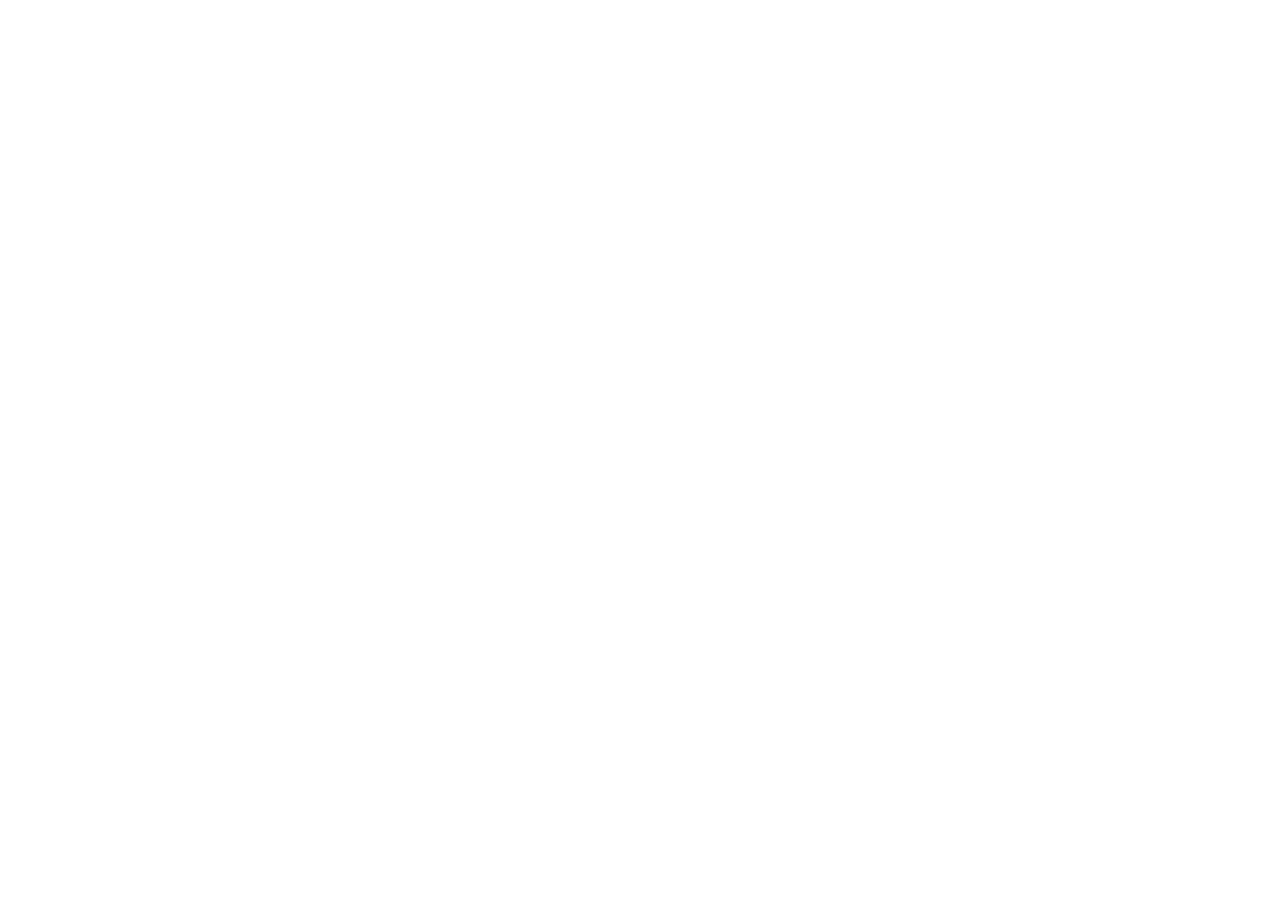
==== index.html @ 237e93b8 "init project" ====
<!DOCTYPE html>
<html lang="en">

<head>
    <meta charset="UTF-8">
    <meta name="viewport" content="width=device-width, initial-scale=1.0">
    <title>Document</title>
</head>

<body>

</body>

</html>
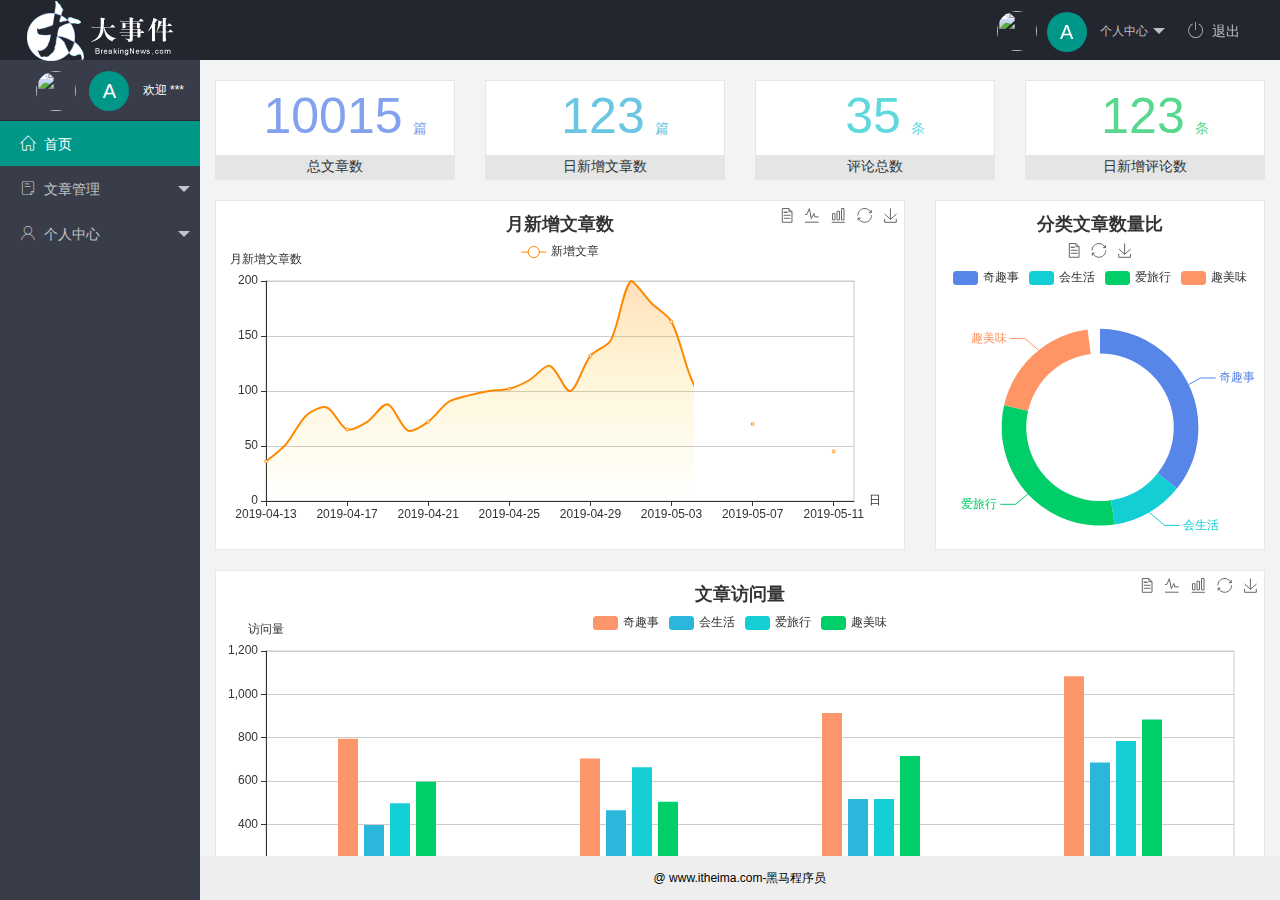
==== commit 9000af94: "开发完毕了index访问首页的功能" ====
--- a/index.html
+++ b/index.html
@@ -2,13 +2,88 @@
 <html lang="en">
 
 <head>
-    <meta charset="UTF-8">
-    <meta name="viewport" content="width=device-width, initial-scale=1.0">
-    <title>Document</title>
+    <meta charset="UTF-8" />
+    <meta name="viewport" content="width=device-width, initial-scale=1.0" />
+    <title>后台主页</title>
+    <!-- 导入 layui 的样式表 -->
+    <link rel="stylesheet" href="/assets/lib/layui/css/layui.css" />
+    <!-- 导入图标样式表 -->
+    <link rel="stylesheet" href="/assets/fonts/iconfont.css">
+    <!-- 导入自己的样式表 -->
+    <link rel="stylesheet" href="/assets/css/index.css">
 </head>
 
-<body>
+<body class="layui-layout-body">
+    <div class="layui-layout layui-layout-admin">
+        <div class="layui-header">
+            <div class="layui-logo ">
+                <img src="/assets/images/logo.png" alt="" />
+            </div>
+            <!-- 头部区域（可配合layui已有的水平导航） -->
+            <ul class="layui-nav layui-layout-right">
+                <li class="layui-nav-item">
+                    <a href="javascript:;" class="userinfo">
+                        <img src="http://t.cn/RCzsdCq" class="layui-nav-img" /><span class="text-avatar">A</span> 个人中心
+                    </a>
+                    <dl class="layui-nav-child">
+                        <dd><a href="">基本资料</a></dd>
+                        <dd><a href="">更换头像</a></dd>
+                        <dd><a href="">重置密码</a></dd>
+                    </dl>
+                </li>
+                <li class="layui-nav-item"><a href="javascript:;" id="btnLogout"><span class="iconfont icon-tuichu"></span>退出</a></li>
+            </ul>
+        </div>
 
+        <div class="layui-side layui-bg-black">
+            <div class="layui-side-scroll">
+                <div class="userinfo">
+                    <img src="http://t.cn/RCzsdCq" class="layui-nav-img" />
+                    <span class="text-avatar">A</span>
+                    <span id="welcome">欢迎 ***</span>
+                </div>
+                <!-- 左侧导航区域（可配合layui已有的垂直导航） -->
+                <ul class="layui-nav layui-nav-tree" lay-shrink="all">
+                    <li class="layui-nav-item layui-this"><a href="/home/dashboard.html" target="fm"><span class="iconfont icon-home"></span>首页</a></li>
+                    <li class="layui-nav-item ">
+                        <a class="" href="javascript:;"><span class="iconfont icon-16"></span>文章管理</a>
+                        <dl class="layui-nav-child">
+                            <dd><a href="javascript:;"><i class="layui-icon layui-icon-app"></i> 文章类别</a></dd>
+                            <dd><a href="javascript:;"><i class="layui-icon layui-icon-app"></i> 文章列表</a></dd>
+                            <dd><a href="javascript:;"><i class="layui-icon layui-icon-app"></i> 发表文章</a></dd>
+
+                        </dl>
+                    </li>
+                    <li class="layui-nav-item">
+                        <a href="javascript:;"><span class="iconfont icon-user"></span>个人中心</a>
+                        <dl class="layui-nav-child">
+                            <dd><a href="javascript:;"><i class="layui-icon layui-icon-face-smile"></i> 基本资料</a></dd>
+                            <dd><a href="javascript:;"><i class="layui-icon layui-icon-face-smile"></i> 更换头像</a></dd>
+                            <dd><a href="javascript:;"><i class="layui-icon layui-icon-face-smile"></i> 重置密码</a></dd>
+                        </dl>
+                    </li>
+                </ul>
+            </div>
+        </div>
+
+        <div class="layui-body">
+            <!-- 内容主体区域 -->
+            <iframe name="fm" src="/home/dashboard.html" frameborder="0"></iframe>
+        </div>
+
+        <div class="layui-footer">
+            <!-- 底部固定区域 -->
+            @ www.itheima.com-黑马程序员
+        </div>
+    </div>
+    <!-- 导入 layui 的JS文件 -->
+    <script src="/assets/lib/layui/layui.all.js"></script>
+    <!-- 导入 jQuery -->
+    <script src="/assets/lib/jquery.js"></script>
+    <!-- 导入自己封装的 baseAPI -->
+    <script src="/assets/js/baseAPI.js"></script>
+    <!-- 导入自己的 js 文件 -->
+    <script src="/assets/js/index.js"></script>
 </body>
 
 </html>--- a/assets/lib/layui/css/layui.css
+++ b/assets/lib/layui/css/layui.css
@@ -0,0 +1,2 @@
+/** layui-v2.5.5 MIT License By https://www.layui.com */
+ .layui-inline,img{display:inline-block;vertical-align:middle}h1,h2,h3,h4,h5,h6{font-weight:400}.layui-edge,.layui-header,.layui-inline,.layui-main{position:relative}.layui-body,.layui-edge,.layui-elip{overflow:hidden}.layui-btn,.layui-edge,.layui-inline,img{vertical-align:middle}.layui-btn,.layui-disabled,.layui-icon,.layui-unselect{-moz-user-select:none;-webkit-user-select:none;-ms-user-select:none}.layui-elip,.layui-form-checkbox span,.layui-form-pane .layui-form-label{text-overflow:ellipsis;white-space:nowrap}.layui-breadcrumb,.layui-tree-btnGroup{visibility:hidden}blockquote,body,button,dd,div,dl,dt,form,h1,h2,h3,h4,h5,h6,input,li,ol,p,pre,td,textarea,th,ul{margin:0;padding:0;-webkit-tap-highlight-color:rgba(0,0,0,0)}a:active,a:hover{outline:0}img{border:none}li{list-style:none}table{border-collapse:collapse;border-spacing:0}h4,h5,h6{font-size:100%}button,input,optgroup,option,select,textarea{font-family:inherit;font-size:inherit;font-style:inherit;font-weight:inherit;outline:0}pre{white-space:pre-wrap;white-space:-moz-pre-wrap;white-space:-pre-wrap;white-space:-o-pre-wrap;word-wrap:break-word}body{line-height:24px;font:14px Helvetica Neue,Helvetica,PingFang SC,Tahoma,Arial,sans-serif}hr{height:1px;margin:10px 0;border:0;clear:both}a{color:#333;text-decoration:none}a:hover{color:#777}a cite{font-style:normal;*cursor:pointer}.layui-border-box,.layui-border-box *{box-sizing:border-box}.layui-box,.layui-box *{box-sizing:content-box}.layui-clear{clear:both;*zoom:1}.layui-clear:after{content:'\20';clear:both;*zoom:1;display:block;height:0}.layui-inline{*display:inline;*zoom:1}.layui-edge{display:inline-block;width:0;height:0;border-width:6px;border-style:dashed;border-color:transparent}.layui-edge-top{top:-4px;border-bottom-color:#999;border-bottom-style:solid}.layui-edge-right{border-left-color:#999;border-left-style:solid}.layui-edge-bottom{top:2px;border-top-color:#999;border-top-style:solid}.layui-edge-left{border-right-color:#999;border-right-style:solid}.layui-disabled,.layui-disabled:hover{color:#d2d2d2!important;cursor:not-allowed!important}.layui-circle{border-radius:100%}.layui-show{display:block!important}.layui-hide{display:none!important}@font-face{font-family:layui-icon;src:url(../font/iconfont.eot?v=250);src:url(../font/iconfont.eot?v=250#iefix) format('embedded-opentype'),url(../font/iconfont.woff2?v=250) format('woff2'),url(../font/iconfont.woff?v=250) format('woff'),url(../font/iconfont.ttf?v=250) format('truetype'),url(../font/iconfont.svg?v=250#layui-icon) format('svg')}.layui-icon{font-family:layui-icon!important;font-size:16px;font-style:normal;-webkit-font-smoothing:antialiased;-moz-osx-font-smoothing:grayscale}.layui-icon-reply-fill:before{content:"\e611"}.layui-icon-set-fill:before{content:"\e614"}.layui-icon-menu-fill:before{content:"\e60f"}.layui-icon-search:before{content:"\e615"}.layui-icon-share:before{content:"\e641"}.layui-icon-set-sm:before{content:"\e620"}.layui-icon-engine:before{content:"\e628"}.layui-icon-close:before{content:"\1006"}.layui-icon-close-fill:before{content:"\1007"}.layui-icon-chart-screen:before{content:"\e629"}.layui-icon-star:before{content:"\e600"}.layui-icon-circle-dot:before{content:"\e617"}.layui-icon-chat:before{content:"\e606"}.layui-icon-release:before{content:"\e609"}.layui-icon-list:before{content:"\e60a"}.layui-icon-chart:before{content:"\e62c"}.layui-icon-ok-circle:before{content:"\1005"}.layui-icon-layim-theme:before{content:"\e61b"}.layui-icon-table:before{content:"\e62d"}.layui-icon-right:before{content:"\e602"}.layui-icon-left:before{content:"\e603"}.layui-icon-cart-simple:before{content:"\e698"}.layui-icon-face-cry:before{content:"\e69c"}.layui-icon-face-smile:before{content:"\e6af"}.layui-icon-survey:before{content:"\e6b2"}.layui-icon-tree:before{content:"\e62e"}.layui-icon-upload-circle:before{content:"\e62f"}.layui-icon-add-circle:before{content:"\e61f"}.layui-icon-download-circle:before{content:"\e601"}.layui-icon-templeate-1:before{content:"\e630"}.layui-icon-util:before{content:"\e631"}.layui-icon-face-surprised:before{content:"\e664"}.layui-icon-edit:before{content:"\e642"}.layui-icon-speaker:before{content:"\e645"}.layui-icon-down:before{content:"\e61a"}.layui-icon-file:before{content:"\e621"}.layui-icon-layouts:before{content:"\e632"}.layui-icon-rate-half:before{content:"\e6c9"}.layui-icon-add-circle-fine:before{content:"\e608"}.layui-icon-prev-circle:before{content:"\e633"}.layui-icon-read:before{content:"\e705"}.layui-icon-404:before{content:"\e61c"}.layui-icon-carousel:before{content:"\e634"}.layui-icon-help:before{content:"\e607"}.layui-icon-code-circle:before{content:"\e635"}.layui-icon-water:before{content:"\e636"}.layui-icon-username:before{content:"\e66f"}.layui-icon-find-fill:before{content:"\e670"}.layui-icon-about:before{content:"\e60b"}.layui-icon-location:before{content:"\e715"}.layui-icon-up:before{content:"\e619"}.layui-icon-pause:before{content:"\e651"}.layui-icon-date:before{content:"\e637"}.layui-icon-layim-uploadfile:before{content:"\e61d"}.layui-icon-delete:before{content:"\e640"}.layui-icon-play:before{content:"\e652"}.layui-icon-top:before{content:"\e604"}.layui-icon-friends:before{content:"\e612"}.layui-icon-refresh-3:before{content:"\e9aa"}.layui-icon-ok:before{content:"\e605"}.layui-icon-layer:before{content:"\e638"}.layui-icon-face-smile-fine:before{content:"\e60c"}.layui-icon-dollar:before{content:"\e659"}.layui-icon-group:before{content:"\e613"}.layui-icon-layim-download:before{content:"\e61e"}.layui-icon-picture-fine:before{content:"\e60d"}.layui-icon-link:before{content:"\e64c"}.layui-icon-diamond:before{content:"\e735"}.layui-icon-log:before{content:"\e60e"}.layui-icon-rate-solid:before{content:"\e67a"}.layui-icon-fonts-del:before{content:"\e64f"}.layui-icon-unlink:before{content:"\e64d"}.layui-icon-fonts-clear:before{content:"\e639"}.layui-icon-triangle-r:before{content:"\e623"}.layui-icon-circle:before{content:"\e63f"}.layui-icon-radio:before{content:"\e643"}.layui-icon-align-center:before{content:"\e647"}.layui-icon-align-right:before{content:"\e648"}.layui-icon-align-left:before{content:"\e649"}.layui-icon-loading-1:before{content:"\e63e"}.layui-icon-return:before{content:"\e65c"}.layui-icon-fonts-strong:before{content:"\e62b"}.layui-icon-upload:before{content:"\e67c"}.layui-icon-dialogue:before{content:"\e63a"}.layui-icon-video:before{content:"\e6ed"}.layui-icon-headset:before{content:"\e6fc"}.layui-icon-cellphone-fine:before{content:"\e63b"}.layui-icon-add-1:before{content:"\e654"}.layui-icon-face-smile-b:before{content:"\e650"}.layui-icon-fonts-html:before{content:"\e64b"}.layui-icon-form:before{content:"\e63c"}.layui-icon-cart:before{content:"\e657"}.layui-icon-camera-fill:before{content:"\e65d"}.layui-icon-tabs:before{content:"\e62a"}.layui-icon-fonts-code:before{content:"\e64e"}.layui-icon-fire:before{content:"\e756"}.layui-icon-set:before{content:"\e716"}.layui-icon-fonts-u:before{content:"\e646"}.layui-icon-triangle-d:before{content:"\e625"}.layui-icon-tips:before{content:"\e702"}.layui-icon-picture:before{content:"\e64a"}.layui-icon-more-vertical:before{content:"\e671"}.layui-icon-flag:before{content:"\e66c"}.layui-icon-loading:before{content:"\e63d"}.layui-icon-fonts-i:before{content:"\e644"}.layui-icon-refresh-1:before{content:"\e666"}.layui-icon-rmb:before{content:"\e65e"}.layui-icon-home:before{content:"\e68e"}.layui-icon-user:before{content:"\e770"}.layui-icon-notice:before{content:"\e667"}.layui-icon-login-weibo:before{content:"\e675"}.layui-icon-voice:before{content:"\e688"}.layui-icon-upload-drag:before{content:"\e681"}.layui-icon-login-qq:before{content:"\e676"}.layui-icon-snowflake:before{content:"\e6b1"}.layui-icon-file-b:before{content:"\e655"}.layui-icon-template:before{content:"\e663"}.layui-icon-auz:before{content:"\e672"}.layui-icon-console:before{content:"\e665"}.layui-icon-app:before{content:"\e653"}.layui-icon-prev:before{content:"\e65a"}.layui-icon-website:before{content:"\e7ae"}.layui-icon-next:before{content:"\e65b"}.layui-icon-component:before{content:"\e857"}.layui-icon-more:before{content:"\e65f"}.layui-icon-login-wechat:before{content:"\e677"}.layui-icon-shrink-right:before{content:"\e668"}.layui-icon-spread-left:before{content:"\e66b"}.layui-icon-camera:before{content:"\e660"}.layui-icon-note:before{content:"\e66e"}.layui-icon-refresh:before{content:"\e669"}.layui-icon-female:before{content:"\e661"}.layui-icon-male:before{content:"\e662"}.layui-icon-password:before{content:"\e673"}.layui-icon-senior:before{content:"\e674"}.layui-icon-theme:before{content:"\e66a"}.layui-icon-tread:before{content:"\e6c5"}.layui-icon-praise:before{content:"\e6c6"}.layui-icon-star-fill:before{content:"\e658"}.layui-icon-rate:before{content:"\e67b"}.layui-icon-template-1:before{content:"\e656"}.layui-icon-vercode:before{content:"\e679"}.layui-icon-cellphone:before{content:"\e678"}.layui-icon-screen-full:before{content:"\e622"}.layui-icon-screen-restore:before{content:"\e758"}.layui-icon-cols:before{content:"\e610"}.layui-icon-export:before{content:"\e67d"}.layui-icon-print:before{content:"\e66d"}.layui-icon-slider:before{content:"\e714"}.layui-icon-addition:before{content:"\e624"}.layui-icon-subtraction:before{content:"\e67e"}.layui-icon-service:before{content:"\e626"}.layui-icon-transfer:before{content:"\e691"}.layui-main{width:1140px;margin:0 auto}.layui-header{z-index:1000;height:60px}.layui-header a:hover{transition:all .5s;-webkit-transition:all .5s}.layui-side{position:fixed;left:0;top:0;bottom:0;z-index:999;width:200px;overflow-x:hidden}.layui-side-scroll{position:relative;width:220px;height:100%;overflow-x:hidden}.layui-body{position:absolute;left:200px;right:0;top:0;bottom:0;z-index:998;width:auto;overflow-y:auto;box-sizing:border-box}.layui-layout-body{overflow:hidden}.layui-layout-admin .layui-header{background-color:#23262E}.layui-layout-admin .layui-side{top:60px;width:200px;overflow-x:hidden}.layui-layout-admin .layui-body{position:fixed;top:60px;bottom:44px}.layui-layout-admin .layui-main{width:auto;margin:0 15px}.layui-layout-admin .layui-footer{position:fixed;left:200px;right:0;bottom:0;height:44px;line-height:44px;padding:0 15px;background-color:#eee}.layui-layout-admin .layui-logo{position:absolute;left:0;top:0;width:200px;height:100%;line-height:60px;text-align:center;color:#009688;font-size:16px}.layui-layout-admin .layui-header .layui-nav{background:0 0}.layui-layout-left{position:absolute!important;left:200px;top:0}.layui-layout-right{position:absolute!important;right:0;top:0}.layui-container{position:relative;margin:0 auto;padding:0 15px;box-sizing:border-box}.layui-fluid{position:relative;margin:0 auto;padding:0 15px}.layui-row:after,.layui-row:before{content:'';display:block;clear:both}.layui-col-lg1,.layui-col-lg10,.layui-col-lg11,.layui-col-lg12,.layui-col-lg2,.layui-col-lg3,.layui-col-lg4,.layui-col-lg5,.layui-col-lg6,.layui-col-lg7,.layui-col-lg8,.layui-col-lg9,.layui-col-md1,.layui-col-md10,.layui-col-md11,.layui-col-md12,.layui-col-md2,.layui-col-md3,.layui-col-md4,.layui-col-md5,.layui-col-md6,.layui-col-md7,.layui-col-md8,.layui-col-md9,.layui-col-sm1,.layui-col-sm10,.layui-col-sm11,.layui-col-sm12,.layui-col-sm2,.layui-col-sm3,.layui-col-sm4,.layui-col-sm5,.layui-col-sm6,.layui-col-sm7,.layui-col-sm8,.layui-col-sm9,.layui-col-xs1,.layui-col-xs10,.layui-col-xs11,.layui-col-xs12,.layui-col-xs2,.layui-col-xs3,.layui-col-xs4,.layui-col-xs5,.layui-col-xs6,.layui-col-xs7,.layui-col-xs8,.layui-col-xs9{position:relative;display:block;box-sizing:border-box}.layui-col-xs1,.layui-col-xs10,.layui-col-xs11,.layui-col-xs12,.layui-col-xs2,.layui-col-xs3,.layui-col-xs4,.layui-col-xs5,.layui-col-xs6,.layui-col-xs7,.layui-col-xs8,.layui-col-xs9{float:left}.layui-col-xs1{width:8.33333333%}.layui-col-xs2{width:16.66666667%}.layui-col-xs3{width:25%}.layui-col-xs4{width:33.33333333%}.layui-col-xs5{width:41.66666667%}.layui-col-xs6{width:50%}.layui-col-xs7{width:58.33333333%}.layui-col-xs8{width:66.66666667%}.layui-col-xs9{width:75%}.layui-col-xs10{width:83.33333333%}.layui-col-xs11{width:91.66666667%}.layui-col-xs12{width:100%}.layui-col-xs-offset1{margin-left:8.33333333%}.layui-col-xs-offset2{margin-left:16.66666667%}.layui-col-xs-offset3{margin-left:25%}.layui-col-xs-offset4{margin-left:33.33333333%}.layui-col-xs-offset5{margin-left:41.66666667%}.layui-col-xs-offset6{margin-left:50%}.layui-col-xs-offset7{margin-left:58.33333333%}.layui-col-xs-offset8{margin-left:66.66666667%}.layui-col-xs-offset9{margin-left:75%}.layui-col-xs-offset10{margin-left:83.33333333%}.layui-col-xs-offset11{margin-left:91.66666667%}.layui-col-xs-offset12{margin-left:100%}@media screen and (max-width:768px){.layui-hide-xs{display:none!important}.layui-show-xs-block{display:block!important}.layui-show-xs-inline{display:inline!important}.layui-show-xs-inline-block{display:inline-block!important}}@media screen and (min-width:768px){.layui-container{width:750px}.layui-hide-sm{display:none!important}.layui-show-sm-block{display:block!important}.layui-show-sm-inline{display:inline!important}.layui-show-sm-inline-block{display:inline-block!important}.layui-col-sm1,.layui-col-sm10,.layui-col-sm11,.layui-col-sm12,.layui-col-sm2,.layui-col-sm3,.layui-col-sm4,.layui-col-sm5,.layui-col-sm6,.layui-col-sm7,.layui-col-sm8,.layui-col-sm9{float:left}.layui-col-sm1{width:8.33333333%}.layui-col-sm2{width:16.66666667%}.layui-col-sm3{width:25%}.layui-col-sm4{width:33.33333333%}.layui-col-sm5{width:41.66666667%}.layui-col-sm6{width:50%}.layui-col-sm7{width:58.33333333%}.layui-col-sm8{width:66.66666667%}.layui-col-sm9{width:75%}.layui-col-sm10{width:83.33333333%}.layui-col-sm11{width:91.66666667%}.layui-col-sm12{width:100%}.layui-col-sm-offset1{margin-left:8.33333333%}.layui-col-sm-offset2{margin-left:16.66666667%}.layui-col-sm-offset3{margin-left:25%}.layui-col-sm-offset4{margin-left:33.33333333%}.layui-col-sm-offset5{margin-left:41.66666667%}.layui-col-sm-offset6{margin-left:50%}.layui-col-sm-offset7{margin-left:58.33333333%}.layui-col-sm-offset8{margin-left:66.66666667%}.layui-col-sm-offset9{margin-left:75%}.layui-col-sm-offset10{margin-left:83.33333333%}.layui-col-sm-offset11{margin-left:91.66666667%}.layui-col-sm-offset12{margin-left:100%}}@media screen and (min-width:992px){.layui-container{width:970px}.layui-hide-md{display:none!important}.layui-show-md-block{display:block!important}.layui-show-md-inline{display:inline!important}.layui-show-md-inline-block{display:inline-block!important}.layui-col-md1,.layui-col-md10,.layui-col-md11,.layui-col-md12,.layui-col-md2,.layui-col-md3,.layui-col-md4,.layui-col-md5,.layui-col-md6,.layui-col-md7,.layui-col-md8,.layui-col-md9{float:left}.layui-col-md1{width:8.33333333%}.layui-col-md2{width:16.66666667%}.layui-col-md3{width:25%}.layui-col-md4{width:33.33333333%}.layui-col-md5{width:41.66666667%}.layui-col-md6{width:50%}.layui-col-md7{width:58.33333333%}.layui-col-md8{width:66.66666667%}.layui-col-md9{width:75%}.layui-col-md10{width:83.33333333%}.layui-col-md11{width:91.66666667%}.layui-col-md12{width:100%}.layui-col-md-offset1{margin-left:8.33333333%}.layui-col-md-offset2{margin-left:16.66666667%}.layui-col-md-offset3{margin-left:25%}.layui-col-md-offset4{margin-left:33.33333333%}.layui-col-md-offset5{margin-left:41.66666667%}.layui-col-md-offset6{margin-left:50%}.layui-col-md-offset7{margin-left:58.33333333%}.layui-col-md-offset8{margin-left:66.66666667%}.layui-col-md-offset9{margin-left:75%}.layui-col-md-offset10{margin-left:83.33333333%}.layui-col-md-offset11{margin-left:91.66666667%}.layui-col-md-offset12{margin-left:100%}}@media screen and (min-width:1200px){.layui-container{width:1170px}.layui-hide-lg{display:none!important}.layui-show-lg-block{display:block!important}.layui-show-lg-inline{display:inline!important}.layui-show-lg-inline-block{display:inline-block!important}.layui-col-lg1,.layui-col-lg10,.layui-col-lg11,.layui-col-lg12,.layui-col-lg2,.layui-col-lg3,.layui-col-lg4,.layui-col-lg5,.layui-col-lg6,.layui-col-lg7,.layui-col-lg8,.layui-col-lg9{float:left}.layui-col-lg1{width:8.33333333%}.layui-col-lg2{width:16.66666667%}.layui-col-lg3{width:25%}.layui-col-lg4{width:33.33333333%}.layui-col-lg5{width:41.66666667%}.layui-col-lg6{width:50%}.layui-col-lg7{width:58.33333333%}.layui-col-lg8{width:66.66666667%}.layui-col-lg9{width:75%}.layui-col-lg10{width:83.33333333%}.layui-col-lg11{width:91.66666667%}.layui-col-lg12{width:100%}.layui-col-lg-offset1{margin-left:8.33333333%}.layui-col-lg-offset2{margin-left:16.66666667%}.layui-col-lg-offset3{margin-left:25%}.layui-col-lg-offset4{margin-left:33.33333333%}.layui-col-lg-offset5{margin-left:41.66666667%}.layui-col-lg-offset6{margin-left:50%}.layui-col-lg-offset7{margin-left:58.33333333%}.layui-col-lg-offset8{margin-left:66.66666667%}.layui-col-lg-offset9{margin-left:75%}.layui-col-lg-offset10{margin-left:83.33333333%}.layui-col-lg-offset11{margin-left:91.66666667%}.layui-col-lg-offset12{margin-left:100%}}.layui-col-space1{margin:-.5px}.layui-col-space1>*{padding:.5px}.layui-col-space3{margin:-1.5px}.layui-col-space3>*{padding:1.5px}.layui-col-space5{margin:-2.5px}.layui-col-space5>*{padding:2.5px}.layui-col-space8{margin:-3.5px}.layui-col-space8>*{padding:3.5px}.layui-col-space10{margin:-5px}.layui-col-space10>*{padding:5px}.layui-col-space12{margin:-6px}.layui-col-space12>*{padding:6px}.layui-col-space15{margin:-7.5px}.layui-col-space15>*{padding:7.5px}.layui-col-space18{margin:-9px}.layui-col-space18>*{padding:9px}.layui-col-space20{margin:-10px}.layui-col-space20>*{padding:10px}.layui-col-space22{margin:-11px}.layui-col-space22>*{padding:11px}.layui-col-space25{margin:-12.5px}.layui-col-space25>*{padding:12.5px}.layui-col-space30{margin:-15px}.layui-col-space30>*{padding:15px}.layui-btn,.layui-input,.layui-select,.layui-textarea,.layui-upload-button{outline:0;-webkit-appearance:none;transition:all .3s;-webkit-transition:all .3s;box-sizing:border-box}.layui-elem-quote{margin-bottom:10px;padding:15px;line-height:22px;border-left:5px solid #009688;border-radius:0 2px 2px 0;background-color:#f2f2f2}.layui-quote-nm{border-style:solid;border-width:1px 1px 1px 5px;background:0 0}.layui-elem-field{margin-bottom:10px;padding:0;border-width:1px;border-style:solid}.layui-elem-field legend{margin-left:20px;padding:0 10px;font-size:20px;font-weight:300}.layui-field-title{margin:10px 0 20px;border-width:1px 0 0}.layui-field-box{padding:10px 15px}.layui-field-title .layui-field-box{padding:10px 0}.layui-progress{position:relative;height:6px;border-radius:20px;background-color:#e2e2e2}.layui-progress-bar{position:absolute;left:0;top:0;width:0;max-width:100%;height:6px;border-radius:20px;text-align:right;background-color:#5FB878;transition:all .3s;-webkit-transition:all .3s}.layui-progress-big,.layui-progress-big .layui-progress-bar{height:18px;line-height:18px}.layui-progress-text{position:relative;top:-20px;line-height:18px;font-size:12px;color:#666}.layui-progress-big .layui-progress-text{position:static;padding:0 10px;color:#fff}.layui-collapse{border-width:1px;border-style:solid;border-radius:2px}.layui-colla-content,.layui-colla-item{border-top-width:1px;border-top-style:solid}.layui-colla-item:first-child{border-top:none}.layui-colla-title{position:relative;height:42px;line-height:42px;padding:0 15px 0 35px;color:#333;background-color:#f2f2f2;cursor:pointer;font-size:14px;overflow:hidden}.layui-colla-content{display:none;padding:10px 15px;line-height:22px;color:#666}.layui-colla-icon{position:absolute;left:15px;top:0;font-size:14px}.layui-card{margin-bottom:15px;border-radius:2px;background-color:#fff;box-shadow:0 1px 2px 0 rgba(0,0,0,.05)}.layui-card:last-child{margin-bottom:0}.layui-card-header{position:relative;height:42px;line-height:42px;padding:0 15px;border-bottom:1px solid #f6f6f6;color:#333;border-radius:2px 2px 0 0;font-size:14px}.layui-bg-black,.layui-bg-blue,.layui-bg-cyan,.layui-bg-green,.layui-bg-orange,.layui-bg-red{color:#fff!important}.layui-card-body{position:relative;padding:10px 15px;line-height:24px}.layui-card-body[pad15]{padding:15px}.layui-card-body[pad20]{padding:20px}.layui-card-body .layui-table{margin:5px 0}.layui-card .layui-tab{margin:0}.layui-panel-window{position:relative;padding:15px;border-radius:0;border-top:5px solid #E6E6E6;background-color:#fff}.layui-auxiliar-moving{position:fixed;left:0;right:0;top:0;bottom:0;width:100%;height:100%;background:0 0;z-index:9999999999}.layui-form-label,.layui-form-mid,.layui-form-select,.layui-input-block,.layui-input-inline,.layui-textarea{position:relative}.layui-bg-red{background-color:#FF5722!important}.layui-bg-orange{background-color:#FFB800!important}.layui-bg-green{background-color:#009688!important}.layui-bg-cyan{background-color:#2F4056!important}.layui-bg-blue{background-color:#1E9FFF!important}.layui-bg-black{background-color:#393D49!important}.layui-bg-gray{background-color:#eee!important;color:#666!important}.layui-badge-rim,.layui-colla-content,.layui-colla-item,.layui-collapse,.layui-elem-field,.layui-form-pane .layui-form-item[pane],.layui-form-pane .layui-form-label,.layui-input,.layui-layedit,.layui-layedit-tool,.layui-quote-nm,.layui-select,.layui-tab-bar,.layui-tab-card,.layui-tab-title,.layui-tab-title .layui-this:after,.layui-textarea{border-color:#e6e6e6}.layui-timeline-item:before,hr{background-color:#e6e6e6}.layui-text{line-height:22px;font-size:14px;color:#666}.layui-text h1,.layui-text h2,.layui-text h3{font-weight:500;color:#333}.layui-text h1{font-size:30px}.layui-text h2{font-size:24px}.layui-text h3{font-size:18px}.layui-text a:not(.layui-btn){color:#01AAED}.layui-text a:not(.layui-btn):hover{text-decoration:underline}.layui-text ul{padding:5px 0 5px 15px}.layui-text ul li{margin-top:5px;list-style-type:disc}.layui-text em,.layui-word-aux{color:#999!important;padding:0 5px!important}.layui-btn{display:inline-block;height:38px;line-height:38px;padding:0 18px;background-color:#009688;color:#fff;white-space:nowrap;text-align:center;font-size:14px;border:none;border-radius:2px;cursor:pointer}.layui-btn:hover{opacity:.8;filter:alpha(opacity=80);color:#fff}.layui-btn:active{opacity:1;filter:alpha(opacity=100)}.layui-btn+.layui-btn{margin-left:10px}.layui-btn-container{font-size:0}.layui-btn-container .layui-btn{margin-right:10px;margin-bottom:10px}.layui-btn-container .layui-btn+.layui-btn{margin-left:0}.layui-table .layui-btn-container .layui-btn{margin-bottom:9px}.layui-btn-radius{border-radius:100px}.layui-btn .layui-icon{margin-right:3px;font-size:18px;vertical-align:bottom;vertical-align:middle\9}.layui-btn-primary{border:1px solid #C9C9C9;background-color:#fff;color:#555}.layui-btn-primary:hover{border-color:#009688;color:#333}.layui-btn-normal{background-color:#1E9FFF}.layui-btn-warm{background-color:#FFB800}.layui-btn-danger{background-color:#FF5722}.layui-btn-checked{background-color:#5FB878}.layui-btn-disabled,.layui-btn-disabled:active,.layui-btn-disabled:hover{border:1px solid #e6e6e6;background-color:#FBFBFB;color:#C9C9C9;cursor:not-allowed;opacity:1}.layui-btn-lg{height:44px;line-height:44px;padding:0 25px;font-size:16px}.layui-btn-sm{height:30px;line-height:30px;padding:0 10px;font-size:12px}.layui-btn-sm i{font-size:16px!important}.layui-btn-xs{height:22px;line-height:22px;padding:0 5px;font-size:12px}.layui-btn-xs i{font-size:14px!important}.layui-btn-group{display:inline-block;vertical-align:middle;font-size:0}.layui-btn-group .layui-btn{margin-left:0!important;margin-right:0!important;border-left:1px solid rgba(255,255,255,.5);border-radius:0}.layui-btn-group .layui-btn-primary{border-left:none}.layui-btn-group .layui-btn-primary:hover{border-color:#C9C9C9;color:#009688}.layui-btn-group .layui-btn:first-child{border-left:none;border-radius:2px 0 0 2px}.layui-btn-group .layui-btn-primary:first-child{border-left:1px solid #c9c9c9}.layui-btn-group .layui-btn:last-child{border-radius:0 2px 2px 0}.layui-btn-group .layui-btn+.layui-btn{margin-left:0}.layui-btn-group+.layui-btn-group{margin-left:10px}.layui-btn-fluid{width:100%}.layui-input,.layui-select,.layui-textarea{height:38px;line-height:1.3;line-height:38px\9;border-width:1px;border-style:solid;background-color:#fff;border-radius:2px}.layui-input::-webkit-input-placeholder,.layui-select::-webkit-input-placeholder,.layui-textarea::-webkit-input-placeholder{line-height:1.3}.layui-input,.layui-textarea{display:block;width:100%;padding-left:10px}.layui-input:hover,.layui-textarea:hover{border-color:#D2D2D2!important}.layui-input:focus,.layui-textarea:focus{border-color:#C9C9C9!important}.layui-textarea{min-height:100px;height:auto;line-height:20px;padding:6px 10px;resize:vertical}.layui-select{padding:0 10px}.layui-form input[type=checkbox],.layui-form input[type=radio],.layui-form select{display:none}.layui-form [lay-ignore]{display:initial}.layui-form-item{margin-bottom:15px;clear:both;*zoom:1}.layui-form-item:after{content:'\20';clear:both;*zoom:1;display:block;height:0}.layui-form-label{float:left;display:block;padding:9px 15px;width:80px;font-weight:400;line-height:20px;text-align:right}.layui-form-label-col{display:block;float:none;padding:9px 0;line-height:20px;text-align:left}.layui-form-item .layui-inline{margin-bottom:5px;margin-right:10px}.layui-input-block{margin-left:110px;min-height:36px}.layui-input-inline{display:inline-block;vertical-align:middle}.layui-form-item .layui-input-inline{float:left;width:190px;margin-right:10px}.layui-form-text .layui-input-inline{width:auto}.layui-form-mid{float:left;display:block;padding:9px 0!important;line-height:20px;margin-right:10px}.layui-form-danger+.layui-form-select .layui-input,.layui-form-danger:focus{border-color:#FF5722!important}.layui-form-select .layui-input{padding-right:30px;cursor:pointer}.layui-form-select .layui-edge{position:absolute;right:10px;top:50%;margin-top:-3px;cursor:pointer;border-width:6px;border-top-color:#c2c2c2;border-top-style:solid;transition:all .3s;-webkit-transition:all .3s}.layui-form-select dl{display:none;position:absolute;left:0;top:42px;padding:5px 0;z-index:899;min-width:100%;border:1px solid #d2d2d2;max-height:300px;overflow-y:auto;background-color:#fff;border-radius:2px;box-shadow:0 2px 4px rgba(0,0,0,.12);box-sizing:border-box}.layui-form-select dl dd,.layui-form-select dl dt{padding:0 10px;line-height:36px;white-space:nowrap;overflow:hidden;text-overflow:ellipsis}.layui-form-select dl dt{font-size:12px;color:#999}.layui-form-select dl dd{cursor:pointer}.layui-form-select dl dd:hover{background-color:#f2f2f2;-webkit-transition:.5s all;transition:.5s all}.layui-form-select .layui-select-group dd{padding-left:20px}.layui-form-select dl dd.layui-select-tips{padding-left:10px!important;color:#999}.layui-form-select dl dd.layui-this{background-color:#5FB878;color:#fff}.layui-form-checkbox,.layui-form-select dl dd.layui-disabled{background-color:#fff}.layui-form-selected dl{display:block}.layui-form-checkbox,.layui-form-checkbox *,.layui-form-switch{display:inline-block;vertical-align:middle}.layui-form-selected .layui-edge{margin-top:-9px;-webkit-transform:rotate(180deg);transform:rotate(180deg);margin-top:-3px\9}:root .layui-form-selected .layui-edge{margin-top:-9px\0/IE9}.layui-form-selectup dl{top:auto;bottom:42px}.layui-select-none{margin:5px 0;text-align:center;color:#999}.layui-select-disabled .layui-disabled{border-color:#eee!important}.layui-select-disabled .layui-edge{border-top-color:#d2d2d2}.layui-form-checkbox{position:relative;height:30px;line-height:30px;margin-right:10px;padding-right:30px;cursor:pointer;font-size:0;-webkit-transition:.1s linear;transition:.1s linear;box-sizing:border-box}.layui-form-checkbox span{padding:0 10px;height:100%;font-size:14px;border-radius:2px 0 0 2px;background-color:#d2d2d2;color:#fff;overflow:hidden}.layui-form-checkbox:hover span{background-color:#c2c2c2}.layui-form-checkbox i{position:absolute;right:0;top:0;width:30px;height:28px;border:1px solid #d2d2d2;border-left:none;border-radius:0 2px 2px 0;color:#fff;font-size:20px;text-align:center}.layui-form-checkbox:hover i{border-color:#c2c2c2;color:#c2c2c2}.layui-form-checked,.layui-form-checked:hover{border-color:#5FB878}.layui-form-checked span,.layui-form-checked:hover span{background-color:#5FB878}.layui-form-checked i,.layui-form-checked:hover i{color:#5FB878}.layui-form-item .layui-form-checkbox{margin-top:4px}.layui-form-checkbox[lay-skin=primary]{height:auto!important;line-height:normal!important;min-width:18px;min-height:18px;border:none!important;margin-right:0;padding-left:28px;padding-right:0;background:0 0}.layui-form-checkbox[lay-skin=primary] span{padding-left:0;padding-right:15px;line-height:18px;background:0 0;color:#666}.layui-form-checkbox[lay-skin=primary] i{right:auto;left:0;width:16px;height:16px;line-height:16px;border:1px solid #d2d2d2;font-size:12px;border-radius:2px;background-color:#fff;-webkit-transition:.1s linear;transition:.1s linear}.layui-form-checkbox[lay-skin=primary]:hover i{border-color:#5FB878;color:#fff}.layui-form-checked[lay-skin=primary] i{border-color:#5FB878!important;background-color:#5FB878;color:#fff}.layui-checkbox-disbaled[lay-skin=primary] span{background:0 0!important;color:#c2c2c2}.layui-checkbox-disbaled[lay-skin=primary]:hover i{border-color:#d2d2d2}.layui-form-item .layui-form-checkbox[lay-skin=primary]{margin-top:10px}.layui-form-switch{position:relative;height:22px;line-height:22px;min-width:35px;padding:0 5px;margin-top:8px;border:1px solid #d2d2d2;border-radius:20px;cursor:pointer;background-color:#fff;-webkit-transition:.1s linear;transition:.1s linear}.layui-form-switch i{position:absolute;left:5px;top:3px;width:16px;height:16px;border-radius:20px;background-color:#d2d2d2;-webkit-transition:.1s linear;transition:.1s linear}.layui-form-switch em{position:relative;top:0;width:25px;margin-left:21px;padding:0!important;text-align:center!important;color:#999!important;font-style:normal!important;font-size:12px}.layui-form-onswitch{border-color:#5FB878;background-color:#5FB878}.layui-checkbox-disbaled,.layui-checkbox-disbaled i{border-color:#e2e2e2!important}.layui-form-onswitch i{left:100%;margin-left:-21px;background-color:#fff}.layui-form-onswitch em{margin-left:5px;margin-right:21px;color:#fff!important}.layui-checkbox-disbaled span{background-color:#e2e2e2!important}.layui-checkbox-disbaled:hover i{color:#fff!important}[lay-radio]{display:none}.layui-form-radio,.layui-form-radio *{display:inline-block;vertical-align:middle}.layui-form-radio{line-height:28px;margin:6px 10px 0 0;padding-right:10px;cursor:pointer;font-size:0}.layui-form-radio *{font-size:14px}.layui-form-radio>i{margin-right:8px;font-size:22px;color:#c2c2c2}.layui-form-radio>i:hover,.layui-form-radioed>i{color:#5FB878}.layui-radio-disbaled>i{color:#e2e2e2!important}.layui-form-pane .layui-form-label{width:110px;padding:8px 15px;height:38px;line-height:20px;border-width:1px;border-style:solid;border-radius:2px 0 0 2px;text-align:center;background-color:#FBFBFB;overflow:hidden;box-sizing:border-box}.layui-form-pane .layui-input-inline{margin-left:-1px}.layui-form-pane .layui-input-block{margin-left:110px;left:-1px}.layui-form-pane .layui-input{border-radius:0 2px 2px 0}.layui-form-pane .layui-form-text .layui-form-label{float:none;width:100%;border-radius:2px;box-sizing:border-box;text-align:left}.layui-form-pane .layui-form-text .layui-input-inline{display:block;margin:0;top:-1px;clear:both}.layui-form-pane .layui-form-text .layui-input-block{margin:0;left:0;top:-1px}.layui-form-pane .layui-form-text .layui-textarea{min-height:100px;border-radius:0 0 2px 2px}.layui-form-pane .layui-form-checkbox{margin:4px 0 4px 10px}.layui-form-pane .layui-form-radio,.layui-form-pane .layui-form-switch{margin-top:6px;margin-left:10px}.layui-form-pane .layui-form-item[pane]{position:relative;border-width:1px;border-style:solid}.layui-form-pane .layui-form-item[pane] .layui-form-label{position:absolute;left:0;top:0;height:100%;border-width:0 1px 0 0}.layui-form-pane .layui-form-item[pane] .layui-input-inline{margin-left:110px}@media screen and (max-width:450px){.layui-form-item .layui-form-label{text-overflow:ellipsis;overflow:hidden;white-space:nowrap}.layui-form-item .layui-inline{display:block;margin-right:0;margin-bottom:20px;clear:both}.layui-form-item .layui-inline:after{content:'\20';clear:both;display:block;height:0}.layui-form-item .layui-input-inline{display:block;float:none;left:-3px;width:auto;margin:0 0 10px 112px}.layui-form-item .layui-input-inline+.layui-form-mid{margin-left:110px;top:-5px;padding:0}.layui-form-item .layui-form-checkbox{margin-right:5px;margin-bottom:5px}}.layui-layedit{border-width:1px;border-style:solid;border-radius:2px}.layui-layedit-tool{padding:3px 5px;border-bottom-width:1px;border-bottom-style:solid;font-size:0}.layedit-tool-fixed{position:fixed;top:0;border-top:1px solid #e2e2e2}.layui-layedit-tool .layedit-tool-mid,.layui-layedit-tool .layui-icon{display:inline-block;vertical-align:middle;text-align:center;font-size:14px}.layui-layedit-tool .layui-icon{position:relative;width:32px;height:30px;line-height:30px;margin:3px 5px;color:#777;cursor:pointer;border-radius:2px}.layui-layedit-tool .layui-icon:hover{color:#393D49}.layui-layedit-tool .layui-icon:active{color:#000}.layui-layedit-tool .layedit-tool-active{background-color:#e2e2e2;color:#000}.layui-layedit-tool .layui-disabled,.layui-layedit-tool .layui-disabled:hover{color:#d2d2d2;cursor:not-allowed}.layui-layedit-tool .layedit-tool-mid{width:1px;height:18px;margin:0 10px;background-color:#d2d2d2}.layedit-tool-html{width:50px!important;font-size:30px!important}.layedit-tool-b,.layedit-tool-code,.layedit-tool-help{font-size:16px!important}.layedit-tool-d,.layedit-tool-face,.layedit-tool-image,.layedit-tool-unlink{font-size:18px!important}.layedit-tool-image input{position:absolute;font-size:0;left:0;top:0;width:100%;height:100%;opacity:.01;filter:Alpha(opacity=1);cursor:pointer}.layui-layedit-iframe iframe{display:block;width:100%}#LAY_layedit_code{overflow:hidden}.layui-laypage{display:inline-block;*display:inline;*zoom:1;vertical-align:middle;margin:10px 0;font-size:0}.layui-laypage>a:first-child,.layui-laypage>a:first-child em{border-radius:2px 0 0 2px}.layui-laypage>a:last-child,.layui-laypage>a:last-child em{border-radius:0 2px 2px 0}.layui-laypage>:first-child{margin-left:0!important}.layui-laypage>:last-child{margin-right:0!important}.layui-laypage a,.layui-laypage button,.layui-laypage input,.layui-laypage select,.layui-laypage span{border:1px solid #e2e2e2}.layui-laypage a,.layui-laypage span{display:inline-block;*display:inline;*zoom:1;vertical-align:middle;padding:0 15px;height:28px;line-height:28px;margin:0 -1px 5px 0;background-color:#fff;color:#333;font-size:12px}.layui-flow-more a *,.layui-laypage input,.layui-table-view select[lay-ignore]{display:inline-block}.layui-laypage a:hover{color:#009688}.layui-laypage em{font-style:normal}.layui-laypage .layui-laypage-spr{color:#999;font-weight:700}.layui-laypage a{text-decoration:none}.layui-laypage .layui-laypage-curr{position:relative}.layui-laypage .layui-laypage-curr em{position:relative;color:#fff}.layui-laypage .layui-laypage-curr .layui-laypage-em{position:absolute;left:-1px;top:-1px;padding:1px;width:100%;height:100%;background-color:#009688}.layui-laypage-em{border-radius:2px}.layui-laypage-next em,.layui-laypage-prev em{font-family:Sim sun;font-size:16px}.layui-laypage .layui-laypage-count,.layui-laypage .layui-laypage-limits,.layui-laypage .layui-laypage-refresh,.layui-laypage .layui-laypage-skip{margin-left:10px;margin-right:10px;padding:0;border:none}.layui-laypage .layui-laypage-limits,.layui-laypage .layui-laypage-refresh{vertical-align:top}.layui-laypage .layui-laypage-refresh i{font-size:18px;cursor:pointer}.layui-laypage select{height:22px;padding:3px;border-radius:2px;cursor:pointer}.layui-laypage .layui-laypage-skip{height:30px;line-height:30px;color:#999}.layui-laypage button,.layui-laypage input{height:30px;line-height:30px;border-radius:2px;vertical-align:top;background-color:#fff;box-sizing:border-box}.layui-laypage input{width:40px;margin:0 10px;padding:0 3px;text-align:center}.layui-laypage input:focus,.layui-laypage select:focus{border-color:#009688!important}.layui-laypage button{margin-left:10px;padding:0 10px;cursor:pointer}.layui-table,.layui-table-view{margin:10px 0}.layui-flow-more{margin:10px 0;text-align:center;color:#999;font-size:14px}.layui-flow-more a{height:32px;line-height:32px}.layui-flow-more a *{vertical-align:top}.layui-flow-more a cite{padding:0 20px;border-radius:3px;background-color:#eee;color:#333;font-style:normal}.layui-flow-more a cite:hover{opacity:.8}.layui-flow-more a i{font-size:30px;color:#737383}.layui-table{width:100%;background-color:#fff;color:#666}.layui-table tr{transition:all .3s;-webkit-transition:all .3s}.layui-table th{text-align:left;font-weight:400}.layui-table tbody tr:hover,.layui-table thead tr,.layui-table-click,.layui-table-header,.layui-table-hover,.layui-table-mend,.layui-table-patch,.layui-table-tool,.layui-table-total,.layui-table-total tr,.layui-table[lay-even] tr:nth-child(even){background-color:#f2f2f2}.layui-table td,.layui-table th,.layui-table-col-set,.layui-table-fixed-r,.layui-table-grid-down,.layui-table-header,.layui-table-page,.layui-table-tips-main,.layui-table-tool,.layui-table-total,.layui-table-view,.layui-table[lay-skin=line],.layui-table[lay-skin=row]{border-width:1px;border-style:solid;border-color:#e6e6e6}.layui-table td,.layui-table th{position:relative;padding:9px 15px;min-height:20px;line-height:20px;font-size:14px}.layui-table[lay-skin=line] td,.layui-table[lay-skin=line] th{border-width:0 0 1px}.layui-table[lay-skin=row] td,.layui-table[lay-skin=row] th{border-width:0 1px 0 0}.layui-table[lay-skin=nob] td,.layui-table[lay-skin=nob] th{border:none}.layui-table img{max-width:100px}.layui-table[lay-size=lg] td,.layui-table[lay-size=lg] th{padding:15px 30px}.layui-table-view .layui-table[lay-size=lg] .layui-table-cell{height:40px;line-height:40px}.layui-table[lay-size=sm] td,.layui-table[lay-size=sm] th{font-size:12px;padding:5px 10px}.layui-table-view .layui-table[lay-size=sm] .layui-table-cell{height:20px;line-height:20px}.layui-table[lay-data]{display:none}.layui-table-box{position:relative;overflow:hidden}.layui-table-view .layui-table{position:relative;width:auto;margin:0}.layui-table-view .layui-table[lay-skin=line]{border-width:0 1px 0 0}.layui-table-view .layui-table[lay-skin=row]{border-width:0 0 1px}.layui-table-view .layui-table td,.layui-table-view .layui-table th{padding:5px 0;border-top:none;border-left:none}.layui-table-view .layui-table th.layui-unselect .layui-table-cell span{cursor:pointer}.layui-table-view .layui-table td{cursor:default}.layui-table-view .layui-table td[data-edit=text]{cursor:text}.layui-table-view .layui-form-checkbox[lay-skin=primary] i{width:18px;height:18px}.layui-table-view .layui-form-radio{line-height:0;padding:0}.layui-table-view .layui-form-radio>i{margin:0;font-size:20px}.layui-table-init{position:absolute;left:0;top:0;width:100%;height:100%;text-align:center;z-index:110}.layui-table-init .layui-icon{position:absolute;left:50%;top:50%;margin:-15px 0 0 -15px;font-size:30px;color:#c2c2c2}.layui-table-header{border-width:0 0 1px;overflow:hidden}.layui-table-header .layui-table{margin-bottom:-1px}.layui-table-tool .layui-inline[lay-event]{position:relative;width:26px;height:26px;padding:5px;line-height:16px;margin-right:10px;text-align:center;color:#333;border:1px solid #ccc;cursor:pointer;-webkit-transition:.5s all;transition:.5s all}.layui-table-tool .layui-inline[lay-event]:hover{border:1px solid #999}.layui-table-tool-temp{padding-right:120px}.layui-table-tool-self{position:absolute;right:17px;top:10px}.layui-table-tool .layui-table-tool-self .layui-inline[lay-event]{margin:0 0 0 10px}.layui-table-tool-panel{position:absolute;top:29px;left:-1px;padding:5px 0;min-width:150px;min-height:40px;border:1px solid #d2d2d2;text-align:left;overflow-y:auto;background-color:#fff;box-shadow:0 2px 4px rgba(0,0,0,.12)}.layui-table-cell,.layui-table-tool-panel li{overflow:hidden;text-overflow:ellipsis;white-space:nowrap}.layui-table-tool-panel li{padding:0 10px;line-height:30px;-webkit-transition:.5s all;transition:.5s all}.layui-table-tool-panel li .layui-form-checkbox[lay-skin=primary]{width:100%;padding-left:28px}.layui-table-tool-panel li:hover{background-color:#f2f2f2}.layui-table-tool-panel li .layui-form-checkbox[lay-skin=primary] i{position:absolute;left:0;top:0}.layui-table-tool-panel li .layui-form-checkbox[lay-skin=primary] span{padding:0}.layui-table-tool .layui-table-tool-self .layui-table-tool-panel{left:auto;right:-1px}.layui-table-col-set{position:absolute;right:0;top:0;width:20px;height:100%;border-width:0 0 0 1px;background-color:#fff}.layui-table-sort{width:10px;height:20px;margin-left:5px;cursor:pointer!important}.layui-table-sort .layui-edge{position:absolute;left:5px;border-width:5px}.layui-table-sort .layui-table-sort-asc{top:3px;border-top:none;border-bottom-style:solid;border-bottom-color:#b2b2b2}.layui-table-sort .layui-table-sort-asc:hover{border-bottom-color:#666}.layui-table-sort .layui-table-sort-desc{bottom:5px;border-bottom:none;border-top-style:solid;border-top-color:#b2b2b2}.layui-table-sort .layui-table-sort-desc:hover{border-top-color:#666}.layui-table-sort[lay-sort=asc] .layui-table-sort-asc{border-bottom-color:#000}.layui-table-sort[lay-sort=desc] .layui-table-sort-desc{border-top-color:#000}.layui-table-cell{height:28px;line-height:28px;padding:0 15px;position:relative;box-sizing:border-box}.layui-table-cell .layui-form-checkbox[lay-skin=primary]{top:-1px;padding:0}.layui-table-cell .layui-table-link{color:#01AAED}.laytable-cell-checkbox,.laytable-cell-numbers,.laytable-cell-radio,.laytable-cell-space{padding:0;text-align:center}.layui-table-body{position:relative;overflow:auto;margin-right:-1px;margin-bottom:-1px}.layui-table-body .layui-none{line-height:26px;padding:15px;text-align:center;color:#999}.layui-table-fixed{position:absolute;left:0;top:0;z-index:101}.layui-table-fixed .layui-table-body{overflow:hidden}.layui-table-fixed-l{box-shadow:0 -1px 8px rgba(0,0,0,.08)}.layui-table-fixed-r{left:auto;right:-1px;border-width:0 0 0 1px;box-shadow:-1px 0 8px rgba(0,0,0,.08)}.layui-table-fixed-r .layui-table-header{position:relative;overflow:visible}.layui-table-mend{position:absolute;right:-49px;top:0;height:100%;width:50px}.layui-table-tool{position:relative;z-index:890;width:100%;min-height:50px;line-height:30px;padding:10px 15px;border-width:0 0 1px}.layui-table-tool .layui-btn-container{margin-bottom:-10px}.layui-table-page,.layui-table-total{border-width:1px 0 0;margin-bottom:-1px;overflow:hidden}.layui-table-page{position:relative;width:100%;padding:7px 7px 0;height:41px;font-size:12px;white-space:nowrap}.layui-table-page>div{height:26px}.layui-table-page .layui-laypage{margin:0}.layui-table-page .layui-laypage a,.layui-table-page .layui-laypage span{height:26px;line-height:26px;margin-bottom:10px;border:none;background:0 0}.layui-table-page .layui-laypage a,.layui-table-page .layui-laypage span.layui-laypage-curr{padding:0 12px}.layui-table-page .layui-laypage span{margin-left:0;padding:0}.layui-table-page .layui-laypage .layui-laypage-prev{margin-left:-7px!important}.layui-table-page .layui-laypage .layui-laypage-curr .layui-laypage-em{left:0;top:0;padding:0}.layui-table-page .layui-laypage button,.layui-table-page .layui-laypage input{height:26px;line-height:26px}.layui-table-page .layui-laypage input{width:40px}.layui-table-page .layui-laypage button{padding:0 10px}.layui-table-page select{height:18px}.layui-table-patch .layui-table-cell{padding:0;width:30px}.layui-table-edit{position:absolute;left:0;top:0;width:100%;height:100%;padding:0 14px 1px;border-radius:0;box-shadow:1px 1px 20px rgba(0,0,0,.15)}.layui-table-edit:focus{border-color:#5FB878!important}select.layui-table-edit{padding:0 0 0 10px;border-color:#C9C9C9}.layui-table-view .layui-form-checkbox,.layui-table-view .layui-form-radio,.layui-table-view .layui-form-switch{top:0;margin:0;box-sizing:content-box}.layui-table-view .layui-form-checkbox{top:-1px;height:26px;line-height:26px}.layui-table-view .layui-form-checkbox i{height:26px}.layui-table-grid .layui-table-cell{overflow:visible}.layui-table-grid-down{position:absolute;top:0;right:0;width:26px;height:100%;padding:5px 0;border-width:0 0 0 1px;text-align:center;background-color:#fff;color:#999;cursor:pointer}.layui-table-grid-down .layui-icon{position:absolute;top:50%;left:50%;margin:-8px 0 0 -8px}.layui-table-grid-down:hover{background-color:#fbfbfb}body .layui-table-tips .layui-layer-content{background:0 0;padding:0;box-shadow:0 1px 6px rgba(0,0,0,.12)}.layui-table-tips-main{margin:-44px 0 0 -1px;max-height:150px;padding:8px 15px;font-size:14px;overflow-y:scroll;background-color:#fff;color:#666}.layui-table-tips-c{position:absolute;right:-3px;top:-13px;width:20px;height:20px;padding:3px;cursor:pointer;background-color:#666;border-radius:50%;color:#fff}.layui-table-tips-c:hover{background-color:#777}.layui-table-tips-c:before{position:relative;right:-2px}.layui-upload-file{display:none!important;opacity:.01;filter:Alpha(opacity=1)}.layui-upload-drag,.layui-upload-form,.layui-upload-wrap{display:inline-block}.layui-upload-list{margin:10px 0}.layui-upload-choose{padding:0 10px;color:#999}.layui-upload-drag{position:relative;padding:30px;border:1px dashed #e2e2e2;background-color:#fff;text-align:center;cursor:pointer;color:#999}.layui-upload-drag .layui-icon{font-size:50px;color:#009688}.layui-upload-drag[lay-over]{border-color:#009688}.layui-upload-iframe{position:absolute;width:0;height:0;border:0;visibility:hidden}.layui-upload-wrap{position:relative;vertical-align:middle}.layui-upload-wrap .layui-upload-file{display:block!important;position:absolute;left:0;top:0;z-index:10;font-size:100px;width:100%;height:100%;opacity:.01;filter:Alpha(opacity=1);cursor:pointer}.layui-transfer-active,.layui-transfer-box{display:inline-block;vertical-align:middle}.layui-transfer-box,.layui-transfer-header,.layui-transfer-search{border-width:0;border-style:solid;border-color:#e6e6e6}.layui-transfer-box{position:relative;border-width:1px;width:200px;height:360px;border-radius:2px;background-color:#fff}.layui-transfer-box .layui-form-checkbox{width:100%;margin:0!important}.layui-transfer-header{height:38px;line-height:38px;padding:0 10px;border-bottom-width:1px}.layui-transfer-search{position:relative;padding:10px;border-bottom-width:1px}.layui-transfer-search .layui-input{height:32px;padding-left:30px;font-size:12px}.layui-transfer-search .layui-icon-search{position:absolute;left:20px;top:50%;margin-top:-8px;color:#666}.layui-transfer-active{margin:0 15px}.layui-transfer-active .layui-btn{display:block;margin:0;padding:0 15px;background-color:#5FB878;border-color:#5FB878;color:#fff}.layui-transfer-active .layui-btn-disabled{background-color:#FBFBFB;border-color:#e6e6e6;color:#C9C9C9}.layui-transfer-active .layui-btn:first-child{margin-bottom:15px}.layui-transfer-active .layui-btn .layui-icon{margin:0;font-size:14px!important}.layui-transfer-data{padding:5px 0;overflow:auto}.layui-transfer-data li{height:32px;line-height:32px;padding:0 10px}.layui-transfer-data li:hover{background-color:#f2f2f2;transition:.5s all}.layui-transfer-data .layui-none{padding:15px 10px;text-align:center;color:#999}.layui-nav{position:relative;padding:0 20px;background-color:#393D49;color:#fff;border-radius:2px;font-size:0;box-sizing:border-box}.layui-nav *{font-size:14px}.layui-nav .layui-nav-item{position:relative;display:inline-block;*display:inline;*zoom:1;vertical-align:middle;line-height:60px}.layui-nav .layui-nav-item a{display:block;padding:0 20px;color:#fff;color:rgba(255,255,255,.7);transition:all .3s;-webkit-transition:all .3s}.layui-nav .layui-this:after,.layui-nav-bar,.layui-nav-tree .layui-nav-itemed:after{position:absolute;left:0;top:0;width:0;height:5px;background-color:#5FB878;transition:all .2s;-webkit-transition:all .2s}.layui-nav-bar{z-index:1000}.layui-nav .layui-nav-item a:hover,.layui-nav .layui-this a{color:#fff}.layui-nav .layui-this:after{content:'';top:auto;bottom:0;width:100%}.layui-nav-img{width:30px;height:30px;margin-right:10px;border-radius:50%}.layui-nav .layui-nav-more{content:'';width:0;height:0;border-style:solid dashed dashed;border-color:#fff transparent transparent;overflow:hidden;cursor:pointer;transition:all .2s;-webkit-transition:all .2s;position:absolute;top:50%;right:3px;margin-top:-3px;border-width:6px;border-top-color:rgba(255,255,255,.7)}.layui-nav .layui-nav-mored,.layui-nav-itemed>a .layui-nav-more{margin-top:-9px;border-style:dashed dashed solid;border-color:transparent transparent #fff}.layui-nav-child{display:none;position:absolute;left:0;top:65px;min-width:100%;line-height:36px;padding:5px 0;box-shadow:0 2px 4px rgba(0,0,0,.12);border:1px solid #d2d2d2;background-color:#fff;z-index:100;border-radius:2px;white-space:nowrap}.layui-nav .layui-nav-child a{color:#333}.layui-nav .layui-nav-child a:hover{background-color:#f2f2f2;color:#000}.layui-nav-child dd{position:relative}.layui-nav .layui-nav-child dd.layui-this a,.layui-nav-child dd.layui-this{background-color:#5FB878;color:#fff}.layui-nav-child dd.layui-this:after{display:none}.layui-nav-tree{width:200px;padding:0}.layui-nav-tree .layui-nav-item{display:block;width:100%;line-height:45px}.layui-nav-tree .layui-nav-item a{position:relative;height:45px;line-height:45px;text-overflow:ellipsis;overflow:hidden;white-space:nowrap}.layui-nav-tree .layui-nav-item a:hover{background-color:#4E5465}.layui-nav-tree .layui-nav-bar{width:5px;height:0;background-color:#009688}.layui-nav-tree .layui-nav-child dd.layui-this,.layui-nav-tree .layui-nav-child dd.layui-this a,.layui-nav-tree .layui-this,.layui-nav-tree .layui-this>a,.layui-nav-tree .layui-this>a:hover{background-color:#009688;color:#fff}.layui-nav-tree .layui-this:after{display:none}.layui-nav-itemed>a,.layui-nav-tree .layui-nav-title a,.layui-nav-tree .layui-nav-title a:hover{color:#fff!important}.layui-nav-tree .layui-nav-child{position:relative;z-index:0;top:0;border:none;box-shadow:none}.layui-nav-tree .layui-nav-child a{height:40px;line-height:40px;color:#fff;color:rgba(255,255,255,.7)}.layui-nav-tree .layui-nav-child,.layui-nav-tree .layui-nav-child a:hover{background:0 0;color:#fff}.layui-nav-tree .layui-nav-more{right:10px}.layui-nav-itemed>.layui-nav-child{display:block;padding:0;background-color:rgba(0,0,0,.3)!important}.layui-nav-itemed>.layui-nav-child>.layui-this>.layui-nav-child{display:block}.layui-nav-side{position:fixed;top:0;bottom:0;left:0;overflow-x:hidden;z-index:999}.layui-bg-blue .layui-nav-bar,.layui-bg-blue .layui-nav-itemed:after,.layui-bg-blue .layui-this:after{background-color:#93D1FF}.layui-bg-blue .layui-nav-child dd.layui-this{background-color:#1E9FFF}.layui-bg-blue .layui-nav-itemed>a,.layui-nav-tree.layui-bg-blue .layui-nav-title a,.layui-nav-tree.layui-bg-blue .layui-nav-title a:hover{background-color:#007DDB!important}.layui-breadcrumb{font-size:0}.layui-breadcrumb>*{font-size:14px}.layui-breadcrumb a{color:#999!important}.layui-breadcrumb a:hover{color:#5FB878!important}.layui-breadcrumb a cite{color:#666;font-style:normal}.layui-breadcrumb span[lay-separator]{margin:0 10px;color:#999}.layui-tab{margin:10px 0;text-align:left!important}.layui-tab[overflow]>.layui-tab-title{overflow:hidden}.layui-tab-title{position:relative;left:0;height:40px;white-space:nowrap;font-size:0;border-bottom-width:1px;border-bottom-style:solid;transition:all .2s;-webkit-transition:all .2s}.layui-tab-title li{display:inline-block;*display:inline;*zoom:1;vertical-align:middle;font-size:14px;transition:all .2s;-webkit-transition:all .2s;position:relative;line-height:40px;min-width:65px;padding:0 15px;text-align:center;cursor:pointer}.layui-tab-title li a{display:block}.layui-tab-title .layui-this{color:#000}.layui-tab-title .layui-this:after{position:absolute;left:0;top:0;content:'';width:100%;height:41px;border-width:1px;border-style:solid;border-bottom-color:#fff;border-radius:2px 2px 0 0;box-sizing:border-box;pointer-events:none}.layui-tab-bar{position:absolute;right:0;top:0;z-index:10;width:30px;height:39px;line-height:39px;border-width:1px;border-style:solid;border-radius:2px;text-align:center;background-color:#fff;cursor:pointer}.layui-tab-bar .layui-icon{position:relative;display:inline-block;top:3px;transition:all .3s;-webkit-transition:all .3s}.layui-tab-item{display:none}.layui-tab-more{padding-right:30px;height:auto!important;white-space:normal!important}.layui-tab-more li.layui-this:after{border-bottom-color:#e2e2e2;border-radius:2px}.layui-tab-more .layui-tab-bar .layui-icon{top:-2px;top:3px\9;-webkit-transform:rotate(180deg);transform:rotate(180deg)}:root .layui-tab-more .layui-tab-bar .layui-icon{top:-2px\0/IE9}.layui-tab-content{padding:10px}.layui-tab-title li .layui-tab-close{position:relative;display:inline-block;width:18px;height:18px;line-height:20px;margin-left:8px;top:1px;text-align:center;font-size:14px;color:#c2c2c2;transition:all .2s;-webkit-transition:all .2s}.layui-tab-title li .layui-tab-close:hover{border-radius:2px;background-color:#FF5722;color:#fff}.layui-tab-brief>.layui-tab-title .layui-this{color:#009688}.layui-tab-brief>.layui-tab-more li.layui-this:after,.layui-tab-brief>.layui-tab-title .layui-this:after{border:none;border-radius:0;border-bottom:2px solid #5FB878}.layui-tab-brief[overflow]>.layui-tab-title .layui-this:after{top:-1px}.layui-tab-card{border-width:1px;border-style:solid;border-radius:2px;box-shadow:0 2px 5px 0 rgba(0,0,0,.1)}.layui-tab-card>.layui-tab-title{background-color:#f2f2f2}.layui-tab-card>.layui-tab-title li{margin-right:-1px;margin-left:-1px}.layui-tab-card>.layui-tab-title .layui-this{background-color:#fff}.layui-tab-card>.layui-tab-title .layui-this:after{border-top:none;border-width:1px;border-bottom-color:#fff}.layui-tab-card>.layui-tab-title .layui-tab-bar{height:40px;line-height:40px;border-radius:0;border-top:none;border-right:none}.layui-tab-card>.layui-tab-more .layui-this{background:0 0;color:#5FB878}.layui-tab-card>.layui-tab-more .layui-this:after{border:none}.layui-timeline{padding-left:5px}.layui-timeline-item{position:relative;padding-bottom:20px}.layui-timeline-axis{position:absolute;left:-5px;top:0;z-index:10;width:20px;height:20px;line-height:20px;background-color:#fff;color:#5FB878;border-radius:50%;text-align:center;cursor:pointer}.layui-timeline-axis:hover{color:#FF5722}.layui-timeline-item:before{content:'';position:absolute;left:5px;top:0;z-index:0;width:1px;height:100%}.layui-timeline-item:last-child:before{display:none}.layui-timeline-item:first-child:before{display:block}.layui-timeline-content{padding-left:25px}.layui-timeline-title{position:relative;margin-bottom:10px}.layui-badge,.layui-badge-dot,.layui-badge-rim{position:relative;display:inline-block;padding:0 6px;font-size:12px;text-align:center;background-color:#FF5722;color:#fff;border-radius:2px}.layui-badge{height:18px;line-height:18px}.layui-badge-dot{width:8px;height:8px;padding:0;border-radius:50%}.layui-badge-rim{height:18px;line-height:18px;border-width:1px;border-style:solid;background-color:#fff;color:#666}.layui-btn .layui-badge,.layui-btn .layui-badge-dot{margin-left:5px}.layui-nav .layui-badge,.layui-nav .layui-badge-dot{position:absolute;top:50%;margin:-8px 6px 0}.layui-tab-title .layui-badge,.layui-tab-title .layui-badge-dot{left:5px;top:-2px}.layui-carousel{position:relative;left:0;top:0;background-color:#f8f8f8}.layui-carousel>[carousel-item]{position:relative;width:100%;height:100%;overflow:hidden}.layui-carousel>[carousel-item]:before{position:absolute;content:'\e63d';left:50%;top:50%;width:100px;line-height:20px;margin:-10px 0 0 -50px;text-align:center;color:#c2c2c2;font-family:layui-icon!important;font-size:30px;font-style:normal;-webkit-font-smoothing:antialiased;-moz-osx-font-smoothing:grayscale}.layui-carousel>[carousel-item]>*{display:none;position:absolute;left:0;top:0;width:100%;height:100%;background-color:#f8f8f8;transition-duration:.3s;-webkit-transition-duration:.3s}.layui-carousel-updown>*{-webkit-transition:.3s ease-in-out up;transition:.3s ease-in-out up}.layui-carousel-arrow{display:none\9;opacity:0;position:absolute;left:10px;top:50%;margin-top:-18px;width:36px;height:36px;line-height:36px;text-align:center;font-size:20px;border:0;border-radius:50%;background-color:rgba(0,0,0,.2);color:#fff;-webkit-transition-duration:.3s;transition-duration:.3s;cursor:pointer}.layui-carousel-arrow[lay-type=add]{left:auto!important;right:10px}.layui-carousel:hover .layui-carousel-arrow[lay-type=add],.layui-carousel[lay-arrow=always] .layui-carousel-arrow[lay-type=add]{right:20px}.layui-carousel[lay-arrow=always] .layui-carousel-arrow{opacity:1;left:20px}.layui-carousel[lay-arrow=none] .layui-carousel-arrow{display:none}.layui-carousel-arrow:hover,.layui-carousel-ind ul:hover{background-color:rgba(0,0,0,.35)}.layui-carousel:hover .layui-carousel-arrow{display:block\9;opacity:1;left:20px}.layui-carousel-ind{position:relative;top:-35px;width:100%;line-height:0!important;text-align:center;font-size:0}.layui-carousel[lay-indicator=outside]{margin-bottom:30px}.layui-carousel[lay-indicator=outside] .layui-carousel-ind{top:10px}.layui-carousel[lay-indicator=outside] .layui-carousel-ind ul{background-color:rgba(0,0,0,.5)}.layui-carousel[lay-indicator=none] .layui-carousel-ind{display:none}.layui-carousel-ind ul{display:inline-block;padding:5px;background-color:rgba(0,0,0,.2);border-radius:10px;-webkit-transition-duration:.3s;transition-duration:.3s}.layui-carousel-ind li{display:inline-block;width:10px;height:10px;margin:0 3px;font-size:14px;background-color:#e2e2e2;background-color:rgba(255,255,255,.5);border-radius:50%;cursor:pointer;-webkit-transition-duration:.3s;transition-duration:.3s}.layui-carousel-ind li:hover{background-color:rgba(255,255,255,.7)}.layui-carousel-ind li.layui-this{background-color:#fff}.layui-carousel>[carousel-item]>.layui-carousel-next,.layui-carousel>[carousel-item]>.layui-carousel-prev,.layui-carousel>[carousel-item]>.layui-this{display:block}.layui-carousel>[carousel-item]>.layui-this{left:0}.layui-carousel>[carousel-item]>.layui-carousel-prev{left:-100%}.layui-carousel>[carousel-item]>.layui-carousel-next{left:100%}.layui-carousel>[carousel-item]>.layui-carousel-next.layui-carousel-left,.layui-carousel>[carousel-item]>.layui-carousel-prev.layui-carousel-right{left:0}.layui-carousel>[carousel-item]>.layui-this.layui-carousel-left{left:-100%}.layui-carousel>[carousel-item]>.layui-this.layui-carousel-right{left:100%}.layui-carousel[lay-anim=updown] .layui-carousel-arrow{left:50%!important;top:20px;margin:0 0 0 -18px}.layui-carousel[lay-anim=updown]>[carousel-item]>*,.layui-carousel[lay-anim=fade]>[carousel-item]>*{left:0!important}.layui-carousel[lay-anim=updown] .layui-carousel-arrow[lay-type=add]{top:auto!important;bottom:20px}.layui-carousel[lay-anim=updown] .layui-carousel-ind{position:absolute;top:50%;right:20px;width:auto;height:auto}.layui-carousel[lay-anim=updown] .layui-carousel-ind ul{padding:3px 5px}.layui-carousel[lay-anim=updown] .layui-carousel-ind li{display:block;margin:6px 0}.layui-carousel[lay-anim=updown]>[carousel-item]>.layui-this{top:0}.layui-carousel[lay-anim=updown]>[carousel-item]>.layui-carousel-prev{top:-100%}.layui-carousel[lay-anim=updown]>[carousel-item]>.layui-carousel-next{top:100%}.layui-carousel[lay-anim=updown]>[carousel-item]>.layui-carousel-next.layui-carousel-left,.layui-carousel[lay-anim=updown]>[carousel-item]>.layui-carousel-prev.layui-carousel-right{top:0}.layui-carousel[lay-anim=updown]>[carousel-item]>.layui-this.layui-carousel-left{top:-100%}.layui-carousel[lay-anim=updown]>[carousel-item]>.layui-this.layui-carousel-right{top:100%}.layui-carousel[lay-anim=fade]>[carousel-item]>.layui-carousel-next,.layui-carousel[lay-anim=fade]>[carousel-item]>.layui-carousel-prev{opacity:0}.layui-carousel[lay-anim=fade]>[carousel-item]>.layui-carousel-next.layui-carousel-left,.layui-carousel[lay-anim=fade]>[carousel-item]>.layui-carousel-prev.layui-carousel-right{opacity:1}.layui-carousel[lay-anim=fade]>[carousel-item]>.layui-this.layui-carousel-left,.layui-carousel[lay-anim=fade]>[carousel-item]>.layui-this.layui-carousel-right{opacity:0}.layui-fixbar{position:fixed;right:15px;bottom:15px;z-index:999999}.layui-fixbar li{width:50px;height:50px;line-height:50px;margin-bottom:1px;text-align:center;cursor:pointer;font-size:30px;background-color:#9F9F9F;color:#fff;border-radius:2px;opacity:.95}.layui-fixbar li:hover{opacity:.85}.layui-fixbar li:active{opacity:1}.layui-fixbar .layui-fixbar-top{display:none;font-size:40px}body .layui-util-face{border:none;background:0 0}body .layui-util-face .layui-layer-content{padding:0;background-color:#fff;color:#666;box-shadow:none}.layui-util-face .layui-layer-TipsG{display:none}.layui-util-face ul{position:relative;width:372px;padding:10px;border:1px solid #D9D9D9;background-color:#fff;box-shadow:0 0 20px rgba(0,0,0,.2)}.layui-util-face ul li{cursor:pointer;float:left;border:1px solid #e8e8e8;height:22px;width:26px;overflow:hidden;margin:-1px 0 0 -1px;padding:4px 2px;text-align:center}.layui-util-face ul li:hover{position:relative;z-index:2;border:1px solid #eb7350;background:#fff9ec}.layui-code{position:relative;margin:10px 0;padding:15px;line-height:20px;border:1px solid #ddd;border-left-width:6px;background-color:#F2F2F2;color:#333;font-family:Courier New;font-size:12px}.layui-rate,.layui-rate *{display:inline-block;vertical-align:middle}.layui-rate{padding:10px 5px 10px 0;font-size:0}.layui-rate li i.layui-icon{font-size:20px;color:#FFB800;margin-right:5px;transition:all .3s;-webkit-transition:all .3s}.layui-rate li i:hover{cursor:pointer;transform:scale(1.12);-webkit-transform:scale(1.12)}.layui-rate[readonly] li i:hover{cursor:default;transform:scale(1)}.layui-colorpicker{width:26px;height:26px;border:1px solid #e6e6e6;padding:5px;border-radius:2px;line-height:24px;display:inline-block;cursor:pointer;transition:all .3s;-webkit-transition:all .3s}.layui-colorpicker:hover{border-color:#d2d2d2}.layui-colorpicker.layui-colorpicker-lg{width:34px;height:34px;line-height:32px}.layui-colorpicker.layui-colorpicker-sm{width:24px;height:24px;line-height:22px}.layui-colorpicker.layui-colorpicker-xs{width:22px;height:22px;line-height:20px}.layui-colorpicker-trigger-bgcolor{display:block;background:url([data-uri]);border-radius:2px}.layui-colorpicker-trigger-span{display:block;height:100%;box-sizing:border-box;border:1px solid rgba(0,0,0,.15);border-radius:2px;text-align:center}.layui-colorpicker-trigger-i{display:inline-block;color:#FFF;font-size:12px}.layui-colorpicker-trigger-i.layui-icon-close{color:#999}.layui-colorpicker-main{position:absolute;z-index:66666666;width:280px;padding:7px;background:#FFF;border:1px solid #d2d2d2;border-radius:2px;box-shadow:0 2px 4px rgba(0,0,0,.12)}.layui-colorpicker-main-wrapper{height:180px;position:relative}.layui-colorpicker-basis{width:260px;height:100%;position:relative}.layui-colorpicker-basis-white{width:100%;height:100%;position:absolute;top:0;left:0;background:linear-gradient(90deg,#FFF,hsla(0,0%,100%,0))}.layui-colorpicker-basis-black{width:100%;height:100%;position:absolute;top:0;left:0;background:linear-gradient(0deg,#000,transparent)}.layui-colorpicker-basis-cursor{width:10px;height:10px;border:1px solid #FFF;border-radius:50%;position:absolute;top:-3px;right:-3px;cursor:pointer}.layui-colorpicker-side{position:absolute;top:0;right:0;width:12px;height:100%;background:linear-gradient(red,#FF0,#0F0,#0FF,#00F,#F0F,red)}.layui-colorpicker-side-slider{width:100%;height:5px;box-shadow:0 0 1px #888;box-sizing:border-box;background:#FFF;border-radius:1px;border:1px solid #f0f0f0;cursor:pointer;position:absolute;left:0}.layui-colorpicker-main-alpha{display:none;height:12px;margin-top:7px;background:url([data-uri])}.layui-colorpicker-alpha-bgcolor{height:100%;position:relative}.layui-colorpicker-alpha-slider{width:5px;height:100%;box-shadow:0 0 1px #888;box-sizing:border-box;background:#FFF;border-radius:1px;border:1px solid #f0f0f0;cursor:pointer;position:absolute;top:0}.layui-colorpicker-main-pre{padding-top:7px;font-size:0}.layui-colorpicker-pre{width:20px;height:20px;border-radius:2px;display:inline-block;margin-left:6px;margin-bottom:7px;cursor:pointer}.layui-colorpicker-pre:nth-child(11n+1){margin-left:0}.layui-colorpicker-pre-isalpha{background:url([data-uri])}.layui-colorpicker-pre.layui-this{box-shadow:0 0 3px 2px rgba(0,0,0,.15)}.layui-colorpicker-pre>div{height:100%;border-radius:2px}.layui-colorpicker-main-input{text-align:right;padding-top:7px}.layui-colorpicker-main-input .layui-btn-container .layui-btn{margin:0 0 0 10px}.layui-colorpicker-main-input div.layui-inline{float:left;margin-right:10px;font-size:14px}.layui-colorpicker-main-input input.layui-input{width:150px;height:30px;color:#666}.layui-slider{height:4px;background:#e2e2e2;border-radius:3px;position:relative;cursor:pointer}.layui-slider-bar{border-radius:3px;position:absolute;height:100%}.layui-slider-step{position:absolute;top:0;width:4px;height:4px;border-radius:50%;background:#FFF;-webkit-transform:translateX(-50%);transform:translateX(-50%)}.layui-slider-wrap{width:36px;height:36px;position:absolute;top:-16px;-webkit-transform:translateX(-50%);transform:translateX(-50%);z-index:10;text-align:center}.layui-slider-wrap-btn{width:12px;height:12px;border-radius:50%;background:#FFF;display:inline-block;vertical-align:middle;cursor:pointer;transition:.3s}.layui-slider-wrap:after{content:"";height:100%;display:inline-block;vertical-align:middle}.layui-slider-wrap-btn.layui-slider-hover,.layui-slider-wrap-btn:hover{transform:scale(1.2)}.layui-slider-wrap-btn.layui-disabled:hover{transform:scale(1)!important}.layui-slider-tips{position:absolute;top:-42px;z-index:66666666;white-space:nowrap;display:none;-webkit-transform:translateX(-50%);transform:translateX(-50%);color:#FFF;background:#000;border-radius:3px;height:25px;line-height:25px;padding:0 10px}.layui-slider-tips:after{content:'';position:absolute;bottom:-12px;left:50%;margin-left:-6px;width:0;height:0;border-width:6px;border-style:solid;border-color:#000 transparent transparent}.layui-slider-input{width:70px;height:32px;border:1px solid #e6e6e6;border-radius:3px;font-size:16px;line-height:32px;position:absolute;right:0;top:-15px}.layui-slider-input-btn{display:none;position:absolute;top:0;right:0;width:20px;height:100%;border-left:1px solid #d2d2d2}.layui-slider-input-btn i{cursor:pointer;position:absolute;right:0;bottom:0;width:20px;height:50%;font-size:12px;line-height:16px;text-align:center;color:#999}.layui-slider-input-btn i:first-child{top:0;border-bottom:1px solid #d2d2d2}.layui-slider-input-txt{height:100%;font-size:14px}.layui-slider-input-txt input{height:100%;border:none}.layui-slider-input-btn i:hover{color:#009688}.layui-slider-vertical{width:4px;margin-left:34px}.layui-slider-vertical .layui-slider-bar{width:4px}.layui-slider-vertical .layui-slider-step{top:auto;left:0;-webkit-transform:translateY(50%);transform:translateY(50%)}.layui-slider-vertical .layui-slider-wrap{top:auto;left:-16px;-webkit-transform:translateY(50%);transform:translateY(50%)}.layui-slider-vertical .layui-slider-tips{top:auto;left:2px}@media \0screen{.layui-slider-wrap-btn{margin-left:-20px}.layui-slider-vertical .layui-slider-wrap-btn{margin-left:0;margin-bottom:-20px}.layui-slider-vertical .layui-slider-tips{margin-left:-8px}.layui-slider>span{margin-left:8px}}.layui-tree{line-height:22px}.layui-tree .layui-form-checkbox{margin:0!important}.layui-tree-set{width:100%;position:relative}.layui-tree-pack{display:none;padding-left:20px;position:relative}.layui-tree-iconClick,.layui-tree-main{display:inline-block;vertical-align:middle}.layui-tree-line .layui-tree-pack{padding-left:27px}.layui-tree-line .layui-tree-set .layui-tree-set:after{content:'';position:absolute;top:14px;left:-9px;width:17px;height:0;border-top:1px dotted #c0c4cc}.layui-tree-entry{position:relative;padding:3px 0;height:20px;white-space:nowrap}.layui-tree-entry:hover{background-color:#eee}.layui-tree-line .layui-tree-entry:hover{background-color:rgba(0,0,0,0)}.layui-tree-line .layui-tree-entry:hover .layui-tree-txt{color:#999;text-decoration:underline;transition:.3s}.layui-tree-main{cursor:pointer;padding-right:10px}.layui-tree-line .layui-tree-set:before{content:'';position:absolute;top:0;left:-9px;width:0;height:100%;border-left:1px dotted #c0c4cc}.layui-tree-line .layui-tree-set.layui-tree-setLineShort:before{height:13px}.layui-tree-line .layui-tree-set.layui-tree-setHide:before{height:0}.layui-tree-iconClick{position:relative;height:20px;line-height:20px;margin:0 10px;color:#c0c4cc}.layui-tree-icon{height:12px;line-height:12px;width:12px;text-align:center;border:1px solid #c0c4cc}.layui-tree-iconClick .layui-icon{font-size:18px}.layui-tree-icon .layui-icon{font-size:12px;color:#666}.layui-tree-iconArrow{padding:0 5px}.layui-tree-iconArrow:after{content:'';position:absolute;left:4px;top:3px;z-index:100;width:0;height:0;border-width:5px;border-style:solid;border-color:transparent transparent transparent #c0c4cc;transition:.5s}.layui-tree-btnGroup,.layui-tree-editInput{position:relative;vertical-align:middle;display:inline-block}.layui-tree-spread>.layui-tree-entry>.layui-tree-iconClick>.layui-tree-iconArrow:after{transform:rotate(90deg) translate(3px,4px)}.layui-tree-txt{display:inline-block;vertical-align:middle;color:#555}.layui-tree-search{margin-bottom:15px;color:#666}.layui-tree-btnGroup .layui-icon{display:inline-block;vertical-align:middle;padding:0 2px;cursor:pointer}.layui-tree-btnGroup .layui-icon:hover{color:#999;transition:.3s}.layui-tree-entry:hover .layui-tree-btnGroup{visibility:visible}.layui-tree-editInput{height:20px;line-height:20px;padding:0 3px;border:none;background-color:rgba(0,0,0,.05)}.layui-tree-emptyText{text-align:center;color:#999}.layui-anim{-webkit-animation-duration:.3s;animation-duration:.3s;-webkit-animation-fill-mode:both;animation-fill-mode:both}.layui-anim.layui-icon{display:inline-block}.layui-anim-loop{-webkit-animation-iteration-count:infinite;animation-iteration-count:infinite}.layui-trans,.layui-trans a{transition:all .3s;-webkit-transition:all .3s}@-webkit-keyframes layui-rotate{from{-webkit-transform:rotate(0)}to{-webkit-transform:rotate(360deg)}}@keyframes layui-rotate{from{transform:rotate(0)}to{transform:rotate(360deg)}}.layui-anim-rotate{-webkit-animation-name:layui-rotate;animation-name:layui-rotate;-webkit-animation-duration:1s;animation-duration:1s;-webkit-animation-timing-function:linear;animation-timing-function:linear}@-webkit-keyframes layui-up{from{-webkit-transform:translate3d(0,100%,0);opacity:.3}to{-webkit-transform:translate3d(0,0,0);opacity:1}}@keyframes layui-up{from{transform:translate3d(0,100%,0);opacity:.3}to{transform:translate3d(0,0,0);opacity:1}}.layui-anim-up{-webkit-animation-name:layui-up;animation-name:layui-up}@-webkit-keyframes layui-upbit{from{-webkit-transform:translate3d(0,30px,0);opacity:.3}to{-webkit-transform:translate3d(0,0,0);opacity:1}}@keyframes layui-upbit{from{transform:translate3d(0,30px,0);opacity:.3}to{transform:translate3d(0,0,0);opacity:1}}.layui-anim-upbit{-webkit-animation-name:layui-upbit;animation-name:layui-upbit}@-webkit-keyframes layui-scale{0%{opacity:.3;-webkit-transform:scale(.5)}100%{opacity:1;-webkit-transform:scale(1)}}@keyframes layui-scale{0%{opacity:.3;-ms-transform:scale(.5);transform:scale(.5)}100%{opacity:1;-ms-transform:scale(1);transform:scale(1)}}.layui-anim-scale{-webkit-animation-name:layui-scale;animation-name:layui-scale}@-webkit-keyframes layui-scale-spring{0%{opacity:.5;-webkit-transform:scale(.5)}80%{opacity:.8;-webkit-transform:scale(1.1)}100%{opacity:1;-webkit-transform:scale(1)}}@keyframes layui-scale-spring{0%{opacity:.5;transform:scale(.5)}80%{opacity:.8;transform:scale(1.1)}100%{opacity:1;transform:scale(1)}}.layui-anim-scaleSpring{-webkit-animation-name:layui-scale-spring;animation-name:layui-scale-spring}@-webkit-keyframes layui-fadein{0%{opacity:0}100%{opacity:1}}@keyframes layui-fadein{0%{opacity:0}100%{opacity:1}}.layui-anim-fadein{-webkit-animation-name:layui-fadein;animation-name:layui-fadein}@-webkit-keyframes layui-fadeout{0%{opacity:1}100%{opacity:0}}@keyframes layui-fadeout{0%{opacity:1}100%{opacity:0}}.layui-anim-fadeout{-webkit-animation-name:layui-fadeout;animation-name:layui-fadeout}--- a/assets/fonts/iconfont.css
+++ b/assets/fonts/iconfont.css
@@ -0,0 +1,37 @@
+@font-face {font-family: "iconfont";
+  src: url('iconfont.eot?t=1576139966484'); /* IE9 */
+  src: url('iconfont.eot?t=1576139966484#iefix') format('embedded-opentype'), /* IE6-IE8 */
+  url('[data-uri]') format('woff2'),
+  url('iconfont.woff?t=1576139966484') format('woff'),
+  url('iconfont.ttf?t=1576139966484') format('truetype'), /* chrome, firefox, opera, Safari, Android, iOS 4.2+ */
+  url('iconfont.svg?t=1576139966484#iconfont') format('svg'); /* iOS 4.1- */
+}
+
+.iconfont {
+  font-family: "iconfont" !important;
+  font-size: 16px;
+  font-style: normal;
+  -webkit-font-smoothing: antialiased;
+  -moz-osx-font-smoothing: grayscale;
+}
+
+.icon-home:before {
+  content: "\e6a9";
+}
+
+.icon-user:before {
+  content: "\e614";
+}
+
+.icon-pinglun:before {
+  content: "\e616";
+}
+
+.icon-tuichu:before {
+  content: "\e865";
+}
+
+.icon-16:before {
+  content: "\e615";
+}
+
--- a/assets/css/index.css
+++ b/assets/css/index.css
@@ -0,0 +1,63 @@
+.layui-footer {
+    text-align: center;
+    font-size: 12px;
+}
+
+.layui-footer {
+    text-align: center;
+    font-size: 12px;
+}
+
+.iconfont {
+    margin-right: 8px;
+}
+
+.layui-icon {
+    margin-right: 8px;
+    margin-left: 20px;
+}
+
+iframe {
+    width: 100%;
+    height: 100%;
+}
+
+.layui-body {
+    overflow: hidden;
+}
+
+a {
+    transition: none !important;
+}
+
+.userinfo {
+    height: 60px;
+    line-height: 60px;
+    text-align: center;
+    font-size: 12px;
+    user-select: none;
+}
+
+.layui-side-scroll .userinfo {
+    border-bottom: 1px solid #282b33;
+}
+
+.layui-nav-img {
+    width: 40px;
+    height: 40px;
+}
+
+.text-avatar {
+    display: inline-block;
+    width: 40px;
+    height: 40px;
+    background-color: #009688;
+    border-radius: 50%;
+    line-height: 40px;
+    text-align: center;
+    font-size: 20px;
+    color: #fff;
+    position: relative;
+    top: 4px;
+    margin-right: 10px;
+}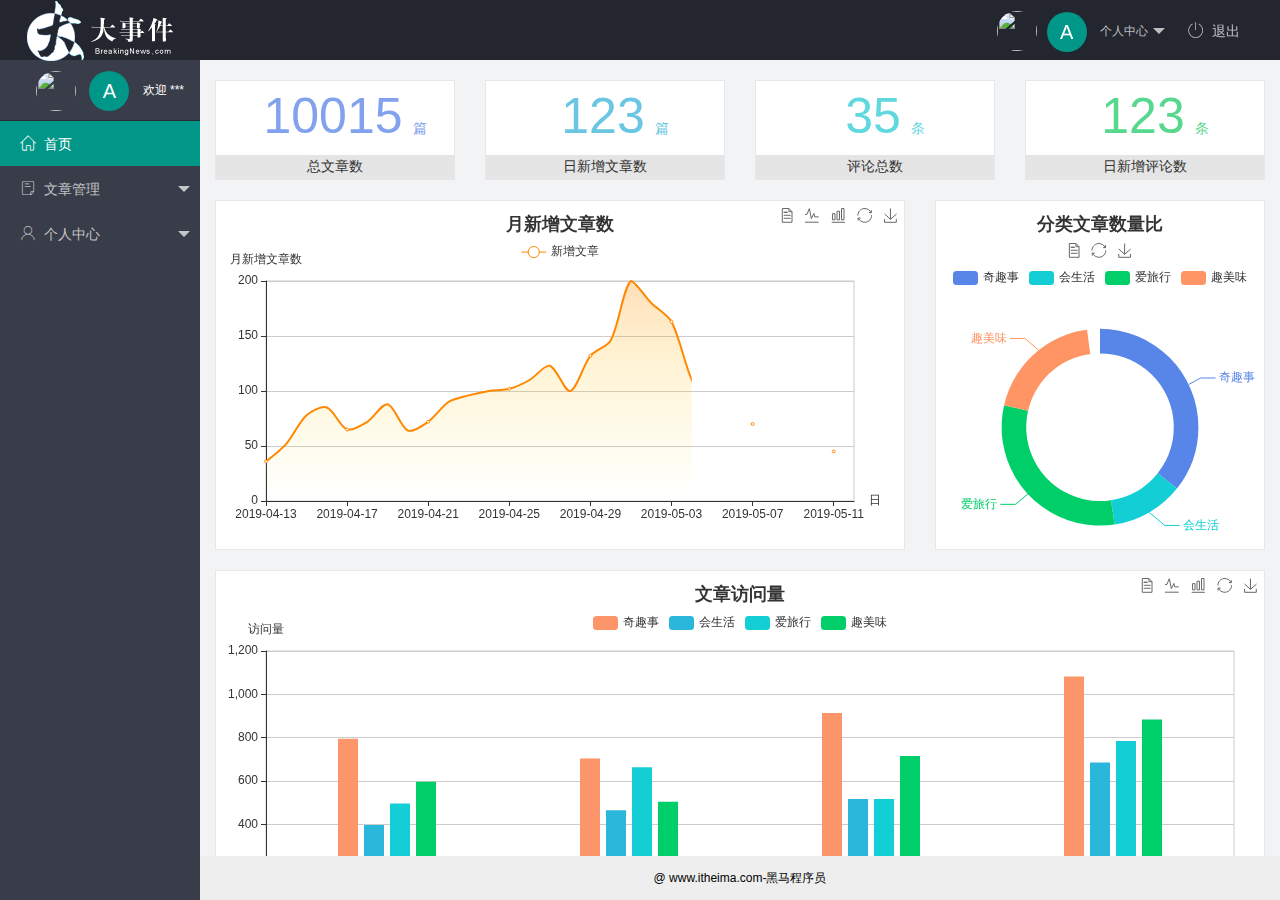
==== commit d5f63525: "完成个人中心功能的开发" ====
--- a/index.html
+++ b/index.html
@@ -26,9 +26,9 @@
                         <img src="http://t.cn/RCzsdCq" class="layui-nav-img" /><span class="text-avatar">A</span> 个人中心
                     </a>
                     <dl class="layui-nav-child">
-                        <dd><a href="">基本资料</a></dd>
-                        <dd><a href="">更换头像</a></dd>
-                        <dd><a href="">重置密码</a></dd>
+                        <dd><a href="/user/user_info.html" target="fm">基本资料</a></dd>
+                        <dd><a href="/user/user_avatar.html" target="fm">更换头像</a></dd>
+                        <dd><a href="/user/user_pwd.html" target="fm">重置密码</a></dd>
                     </dl>
                 </li>
                 <li class="layui-nav-item"><a href="javascript:;" id="btnLogout"><span class="iconfont icon-tuichu"></span>退出</a></li>
@@ -57,9 +57,9 @@
                     <li class="layui-nav-item">
                         <a href="javascript:;"><span class="iconfont icon-user"></span>个人中心</a>
                         <dl class="layui-nav-child">
-                            <dd><a href="javascript:;"><i class="layui-icon layui-icon-face-smile"></i> 基本资料</a></dd>
-                            <dd><a href="javascript:;"><i class="layui-icon layui-icon-face-smile"></i> 更换头像</a></dd>
-                            <dd><a href="javascript:;"><i class="layui-icon layui-icon-face-smile"></i> 重置密码</a></dd>
+                            <dd><a href="/user/user_info.html" target="fm"><i class="layui-icon layui-icon-app"></i> 基本资料</a></dd>
+                            <dd><a href="/user/user_avatar.html" target="fm"><i class="layui-icon layui-icon-app"></i> 更换头像</a></dd>
+                            <dd><a href="/user/user_pwd.html" target="fm"><i class="layui-icon layui-icon-app"></i> 重置密码</a></dd>
                         </dl>
                     </li>
                 </ul>
